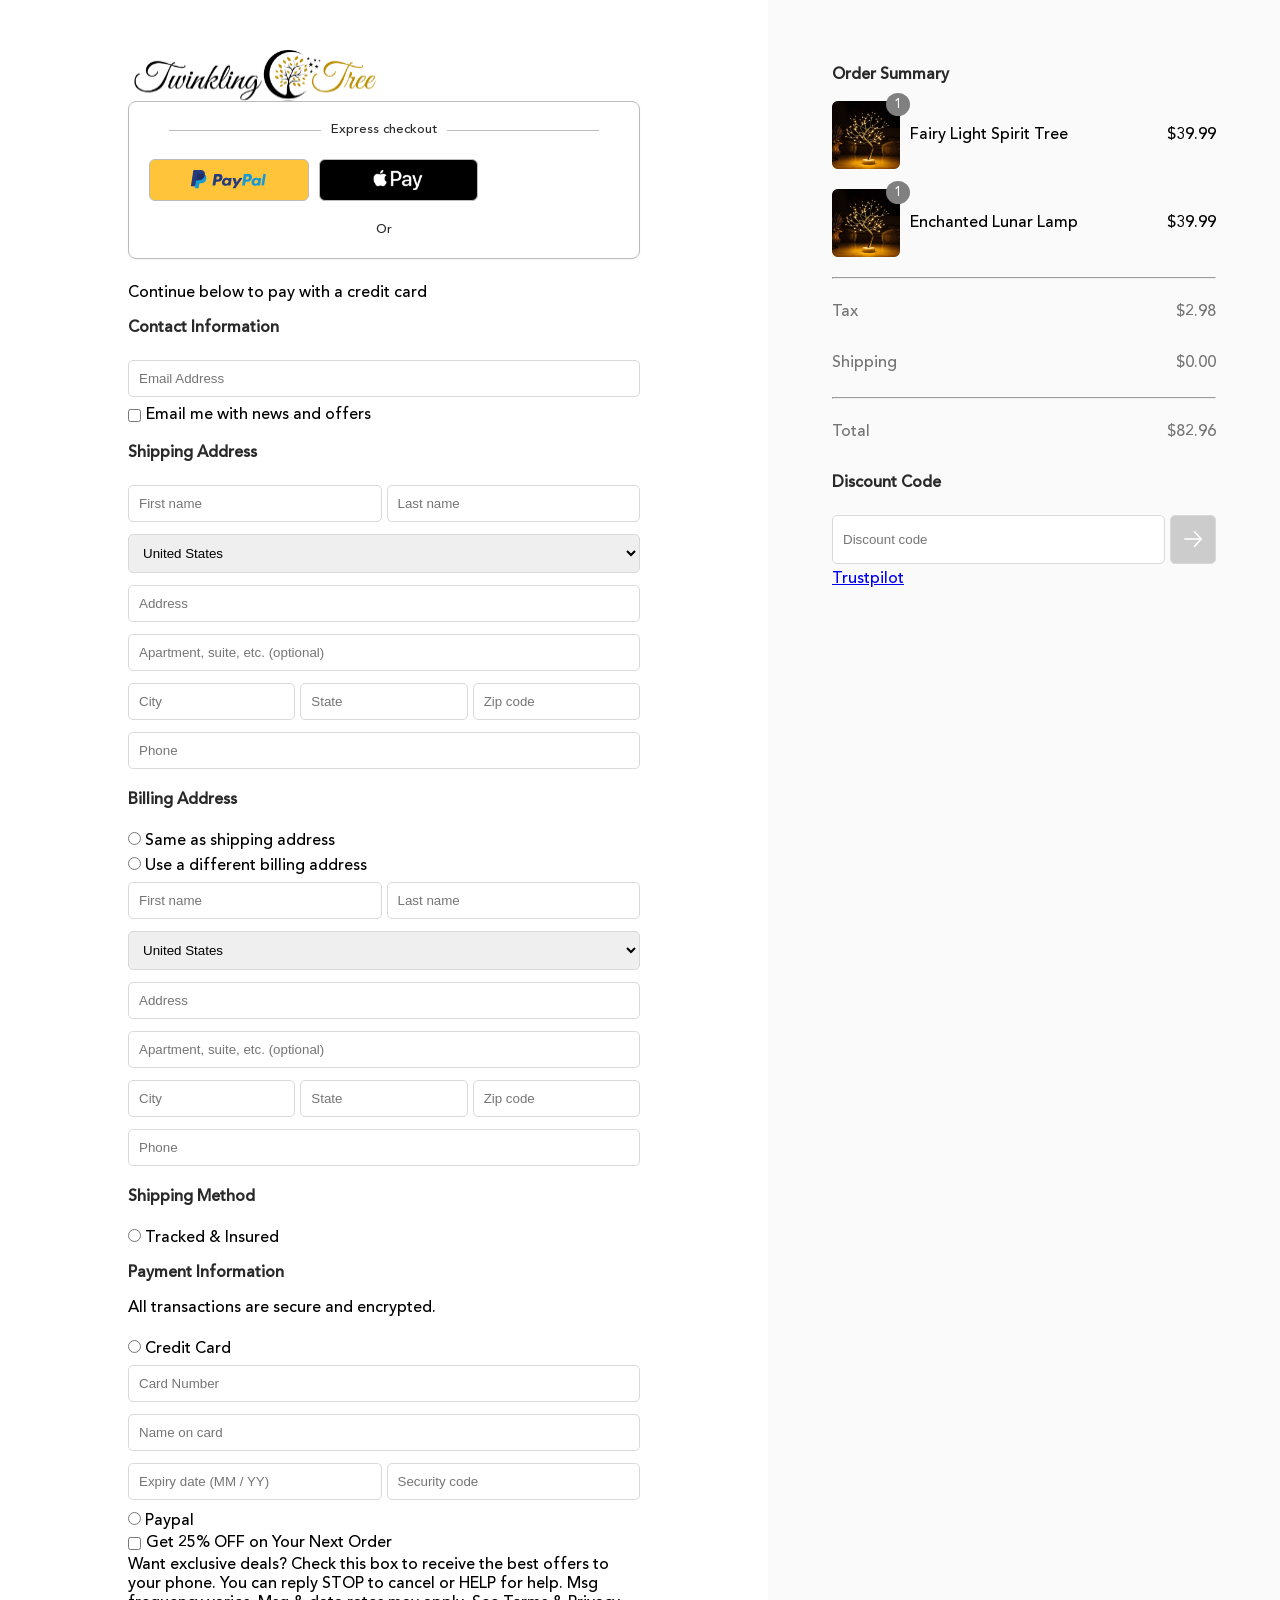
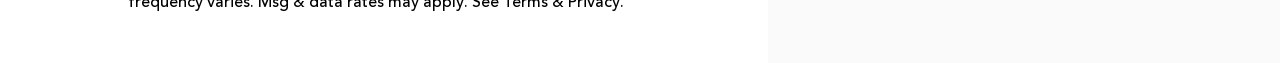
==== index.html @ bf7a7568 "checkout item" ====
<html>
    <head>
        <title>Checkout</title>
        <link rel="stylesheet" href="style.css">
        <link href="https://fonts.cdnfonts.com" rel="stylesheet">
        <script type="text/javascript" src="https://widget.trustpilot.com/bootstrap/v5/tp.widget.bootstrap.min.js" async></script>
    </head>
        <body>
        <div class="container">
            <div class="main-container">
                <div class="logo"><img src="images/logo.svg"></div>

                <div class="exp">
                    <div class="exp-title"><span>Express checkout</span></div>
                    <div class="exp-checkout">
                        <button class="btn paypal"><img src="images/paypal-logo.svg"></button>
                        <button class="btn apple"><img src="images/applepay-logo.svg"></button>
                    </div>
                    <div class="divider"><span>Or</span></div>
                </div>

                <p>Continue below to pay with a credit card</p>
                <div class="section">
                    <p class="section-title">Contact Information</p>
                    <input type="email" id="email" placeholder="Email Address" name="email">
                    <div class="checkbox">
                        <input type="checkbox" id="subscribe" name="subscribe" value="news&offers">
                        <label>Email me with news and offers</label>
                    </div>
                </div>

                <div class="section">
                    <p class="section-title">Shipping Address</p>

                    <div class="row">
                        <div><input type="text" id="fname" placeholder="First name" name="fname"></div>
                        <div><input type="text" id="lname" placeholder="Last name" name="lname"></div>
                    </div>

                    <select id="country" name="country" class="country-select">
                        <option value="us">United States</option>
                        <option value="ca">Canada</option>
                        <option value="fr">France</option>
                    </select>

                    <input type="text" id="address" placeholder="Address" name="address">
                    <input type="text" id="address1" placeholder="Apartment, suite, etc. (optional)" name="address1">

                    <div class="row">
                        <div><input type="text" id="city" placeholder="City" name="city"></div>
                        <div><input type="text" id="state" placeholder="State" name="state"></div>
                        <div><input type="text" id="zip" placeholder="Zip code" name="zip"></div>
                    </div>

                    <input type="text" id="phone" placeholder="Phone" name="phone">
                </div>

                <div class="section">
                    <p class="section-title">Billing Address</p>

                    <div class="radio">
                        <input type="radio" id="sbilling"> Same as shipping address
                    </div>
                    <div class="radio">
                        <input type="radio" id="dbilling"> Use a different billing address
                    </div>

                    <div class="row">
                        <div><input type="text" id="fname" placeholder="First name" name="fname"></div>
                        <div><input type="text" id="lname" placeholder="Last name" name="lname"></div>
                    </div>

                    <select id="country" name="country" class="country-select">
                        <option value="us">United States</option>
                        <option value="ca">Canada</option>
                        <option value="fr">France</option>
                    </select>

                    <input type="text" id="address" placeholder="Address" name="address">
                    <input type="text" id="address1" placeholder="Apartment, suite, etc. (optional)" name="address1">

                    <div class="row">
                        <div><input type="text" id="city" placeholder="City" name="city"></div>
                        <div><input type="text" id="state" placeholder="State" name="state"></div>
                        <div><input type="text" id="zip" placeholder="Zip code" name="zip"></div>
                    </div>

                    <input type="text" id="phone" placeholder="Phone" name="phone">
                </div>

                <div class="section">
                    <p class="section-title">Shipping Method</p>
                    <div class="radio">
                        <input type="radio" id="shippingmethod"> Tracked & Insured
                    </div>
                </div>


                <div class="section">
                    <p class="section-title">Payment Information</p>
                    <p class="section-sub-title">All transactions are secure and encrypted.</p>

                    <div class="radio">
                        <input type="radio" id="dbilling"> Credit Card
                    </div>

                    <input type="text" id="creditNum" placeholder="Card Number" name="creditNum">
                    <input type="text" id="creditName" placeholder="Name on card" name="creditName">

                    <div class="row">
                        <div><input type="text" id="creditExp" placeholder="Expiry date (MM / YY)" name="creditExp"></div>
                        <div><input type="text" id="creditSec" placeholder="Security code" name="creditSec"></div>
                    </div>

                    <div class="radio">
                        <input type="radio" id="paypal"> Paypal
                    </div>
                </div>
                <div class="checkbox">
                    <input type="checkbox" id="subscribe" name="subscribe" value="news&offers">
                    <label>Get 25% OFF on Your Next Order</label>
                </div>
                <span> Want exclusive deals? Check this box to receive the best offers to your phone. You can reply STOP to cancel or HELP for help. Msg frequency varies. Msg & data rates may apply. See Terms & Privacy.</span>
            </div>


            <div class="sub-container">
                <div class="section">
                    <p class="section-title">Order Summary</p>
                    
                    <div>
                        <div class="item">
                            <div class="item-info">
                                <img class="item-img" src="images/item1.png">
                                <span class="item-qty">1</span>
                            </div>
                            <div class="item-name"><p>Fairy Light Spirit Tree</p></div>
                            <div class="item-price"><p>$39.99</p></div>
                        </div>
                        <div class="item">
                            <div class="item-info">
                                <img class="item-img" src="images/item1.png">
                                <span class="item-qty">1</span>
                            </div>
                            <div class="item-name"><p>Enchanted Lunar Lamp</p></div>
                            <div class="item-price"><p>$39.99</p></div>
                        </div>
                    </div>

                    <hr/>

                    <div class="tax-info">
                        <p>Tax</p>
                        <p>$2.98</p>
                    </div>

                    <div class="shipping-info">
                        <p>Shipping</p>
                        <p>$0.00</p>
                    </div>

                    <hr/>

                    <div class="total-info">
                        <p>Total</p>
                        <p>$82.96</p>
                    </div>
                <div> 

                <div class="section">
                    <p class="section-title">Discount Code</p>
                    <div class="discount-info">
                        <input type="text" id="disc" placeholder="Discount code" name="disc">
                        <button class="btn-disc">
                            <svg width="24" height="27" viewBox="0 0 24 27" fill="none" xmlns="http://www.w3.org/2000/svg">
                            <path d="M3.75 13.0435H20.25" stroke="white" stroke-width="1.5" stroke-linecap="round" stroke-linejoin="round"/>
                            <path d="M13.5 5.70654L20.25 13.0435L13.5 20.3805" stroke="white" stroke-width="1.5" stroke-linecap="round" stroke-linejoin="round"/>
                            </svg>
                        </button>
                    </div>
                </div>

                <div class="trustpilot-widget" 
                    data-locale="en-US" 
                    data-template-id="53aa8912dec7e10d38f59f36" 
                    data-businessunit-id="5400267300006400057a0113" 
                    data-style-height="150px" 
                    data-style-width="100%">
                    <a href="https://www.trustpilot.com" target="_blank" rel="noopener">Trustpilot</a>
                </div>

            </div>          
        </div>
    </body>
</html>
---- style.css ----
@font-face {
    font-family: 'Avenir LT Pro';
    src: url('fonts/AvenirLTPro-Medium.woff2') format('woff2'),
         url('fonts/AvenirLTPro-Medium.woff') format('woff');
    font-weight: 500;
    font-style: normal;
    font-display: swap;
}

body {
    font-family: 'Avenir LT Pro', Helvetica, Arial, sans-serif;
    margin: 0px;
}

.container {
    display: flex;
}

.main-container {
    background-color: white;
    width: 40%;
    height: 100%;
    padding-inline: 10%;
    padding-block: 50px;
    overflow-y: auto;
}

.logo {
    justify-self: center;
}

.exp {
    border: 1px solid #BBBBBB;
    padding: 20px;
    border-radius: 8px;
    margin-bottom: 25px;
    box-shadow: 0 1px 2px rgba(0,0,0,0.05);
}

.exp-title {
    position: relative;
    text-align: center;
    color: #292929;
    font-size: 13px;
    margin-bottom: 15px;
}

.exp-title span {
    background-color: #fff;
    position: relative;
    padding: 0 10px;
    z-index: 1;
}

.exp-title::before {
    content: "";
    position: absolute;
    top: 50%;
    left: 20px;
    right: 20px;
    height: 1px;
    background-color: #BBBBBB;
}

.exp-checkout {
    display: flex;
    gap: 10px;
    width: 70%;
    justify-self: center;
}

.btn {
    display: flex;
    flex: 1;
    align-items: center;
    justify-content: center;
    gap: 8px;
    padding: 10px;
    border-radius: 6px;
    border: 1px solid #BBBBBB;
}

.divider {
    position: flex;
    text-align: center;
    color: #292929;
    font-size: 13px;
    margin-top: 15px;
}

.divider span{
    background-color: #fff;
    position: relative;
    padding: 0 10px;
    z-index: 1;
}

.divider::before, .divider::after{
    content: "";
    flex: 1;
    height: 1px;
    background-color: #BBBBBB;
}

.paypal {
    background-color: FFC439;
}

.apple {
    background-color: 000000;
}

.section-title {
    font-weight: 600;
    color: 292929;
}

input, select, button {
    padding: 10px;
    margin: 6px 0;
    border: 1px solid #D9D9D9;
    border-radius: 5px;
}

input[type="text"],
input[type="email"],
input[type="tel"],
select {
    width: 100%;
}

input[type="checkbox"]
input[type="radio"] {
    width: auto;
}

.checkbox {
    display: flex;
    align-items: center;
}

.checkbox label{
    padding-left: 5px;
}

.row {
    display: flex;
    gap: 5px;
}

.row div {
    flex: 1;
}

.sub-container {
    background-color: #FAFAFA;
    width: 30%;
    padding-inline: 5%;
    padding-block: 50px;
    overflow-y: auto;
}

.item {
    display: flex;
    align-items: center;
    margin-bottom: 20px;
}

.item-info {
    position: relative;
}

.item-img {
    width: 68px;
    height: 68px;
}

.item-qty {
    position: absolute;
    font-size: 14px;
    top: -8px;
    right: -10px;
    color: #fff;
    background-color: #808080;
    padding: 3px 8px;
    border-radius: 50%;
}

.item-name {
    flex: 1;
    padding-left: 10px;
    font-size: 16px;
}

.tax-info {
    display: flex;
    justify-content: space-between;
    color: #757575;
    font-size: 16px;
}

.shipping-info {
    display: flex;
    justify-content: space-between;
    color: #757575;
    font-size: 16px;
}

.total-info {
    display: flex;
    justify-content: space-between;
    color: #757575;
    font-size: 16px;
}

.discount-info {
    display: flex;
}

.btn-disc {
    background-color: #CCCCCC;
}

#disc {
    margin-right: 5px;
}
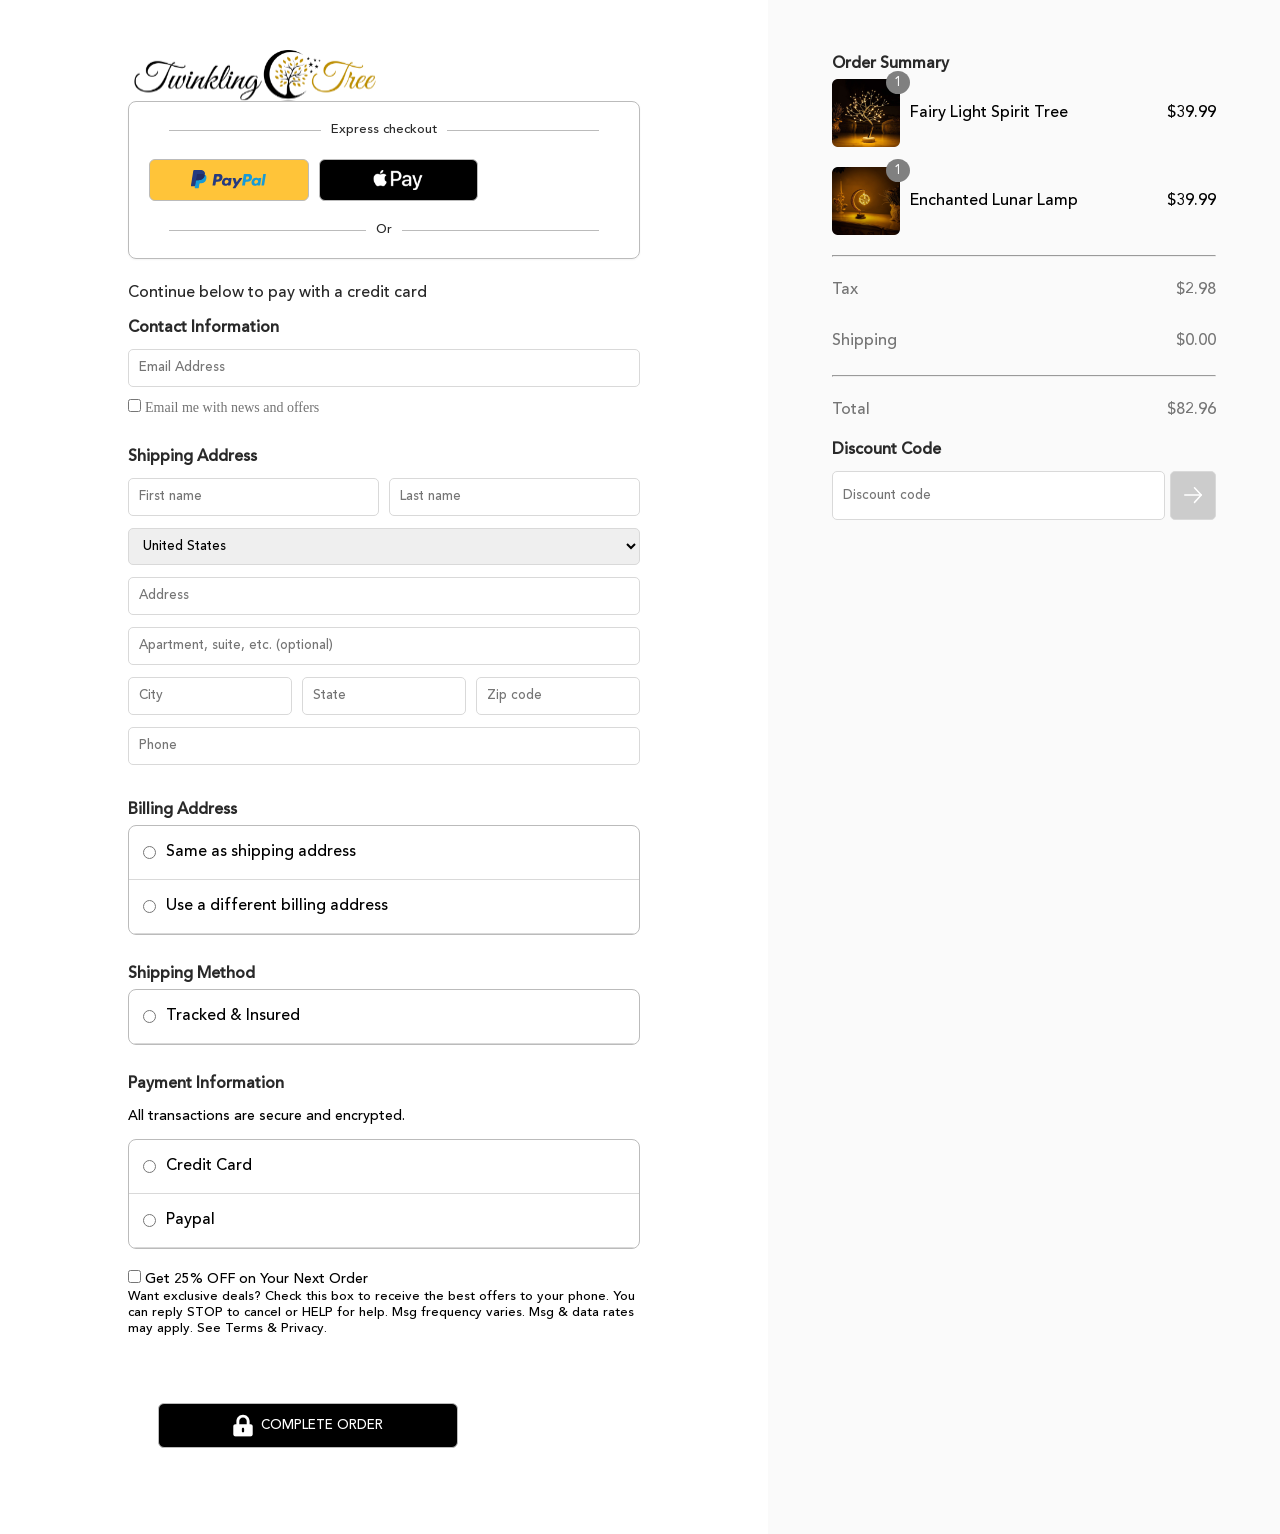
==== commit 2ab27651: "checkout responsive" ====
--- a/index.html
+++ b/index.html
@@ -3,7 +3,8 @@
         <title>Checkout</title>
         <link rel="stylesheet" href="style.css">
         <link href="https://fonts.cdnfonts.com" rel="stylesheet">
-        <script type="text/javascript" src="https://widget.trustpilot.com/bootstrap/v5/tp.widget.bootstrap.min.js" async></script>
+        <script type="text/javascript" src="main.js"></script>
+        <meta name="viewport" content="width=device-width, initial-scale=1">
     </head>
         <body>
         <div class="container">
@@ -19,13 +20,13 @@
                     <div class="divider"><span>Or</span></div>
                 </div>
 
-                <p>Continue below to pay with a credit card</p>
+                <p class="continue">Continue below to pay with a credit card</p>
                 <div class="section">
                     <p class="section-title">Contact Information</p>
                     <input type="email" id="email" placeholder="Email Address" name="email">
-                    <div class="checkbox">
+                    <div>
                         <input type="checkbox" id="subscribe" name="subscribe" value="news&offers">
-                        <label>Email me with news and offers</label>
+                        <label class="offers">Email me with news and offers</label>
                     </div>
                 </div>
 
@@ -58,69 +59,86 @@
                 <div class="section">
                     <p class="section-title">Billing Address</p>
 
-                    <div class="radio">
-                        <input type="radio" id="sbilling"> Same as shipping address
-                    </div>
-                    <div class="radio">
-                        <input type="radio" id="dbilling"> Use a different billing address
-                    </div>
-
-                    <div class="row">
-                        <div><input type="text" id="fname" placeholder="First name" name="fname"></div>
-                        <div><input type="text" id="lname" placeholder="Last name" name="lname"></div>
-                    </div>
-
-                    <select id="country" name="country" class="country-select">
-                        <option value="us">United States</option>
-                        <option value="ca">Canada</option>
-                        <option value="fr">France</option>
-                    </select>
-
-                    <input type="text" id="address" placeholder="Address" name="address">
-                    <input type="text" id="address1" placeholder="Apartment, suite, etc. (optional)" name="address1">
-
-                    <div class="row">
-                        <div><input type="text" id="city" placeholder="City" name="city"></div>
-                        <div><input type="text" id="state" placeholder="State" name="state"></div>
-                        <div><input type="text" id="zip" placeholder="Zip code" name="zip"></div>
-                    </div>
-
-                    <input type="text" id="phone" placeholder="Phone" name="phone">
+                    <div class="billing">
+                        <div class="radio">
+                            <input type="radio" id="sbilling" name="billing" value="same"> Same as shipping address
+                        </div>
+                        <div class="radio">
+                            <input type="radio" id="dbilling" name="billing" value="different"> Use a different billing address
+                        </div>
+
+                        <div id="diffFields" class="billing-fields">
+                            <div class="row">
+                                <div><input type="text" id="fname" placeholder="First name" name="fname"></div>
+                                <div><input type="text" id="lname" placeholder="Last name" name="lname"></div>
+                            </div>
+
+                            <select id="country" name="country" class="country-select">
+                                <option value="us">United States</option>
+                                <option value="ca">Canada</option>
+                                <option value="fr">France</option>
+                            </select>
+
+                            <input type="text" id="address" placeholder="Address" name="address">
+                            <input type="text" id="address1" placeholder="Apartment, suite, etc. (optional)" name="address1">
+
+                            <div class="row">
+                                <div><input type="text" id="city" placeholder="City" name="city"></div>
+                                <div><input type="text" id="state" placeholder="State" name="state"></div>
+                                <div><input type="text" id="zip" placeholder="Zip code" name="zip"></div>
+                            </div>
+
+                            <input type="text" id="phone" placeholder="Phone" name="phone">
+                        </div>
+                    </div>
                 </div>
 
                 <div class="section">
                     <p class="section-title">Shipping Method</p>
-                    <div class="radio">
-                        <input type="radio" id="shippingmethod"> Tracked & Insured
+                    
+                    <div class="shipping">
+                        <div class="radio">
+                            <input type="radio" id="shippingmethod"> Tracked & Insured
+                        </div>
                     </div>
                 </div>
 
 
                 <div class="section">
                     <p class="section-title">Payment Information</p>
-                    <p class="section-sub-title">All transactions are secure and encrypted.</p>
-
-                    <div class="radio">
-                        <input type="radio" id="dbilling"> Credit Card
-                    </div>
-
-                    <input type="text" id="creditNum" placeholder="Card Number" name="creditNum">
-                    <input type="text" id="creditName" placeholder="Name on card" name="creditName">
-
-                    <div class="row">
-                        <div><input type="text" id="creditExp" placeholder="Expiry date (MM / YY)" name="creditExp"></div>
-                        <div><input type="text" id="creditSec" placeholder="Security code" name="creditSec"></div>
-                    </div>
-
-                    <div class="radio">
-                        <input type="radio" id="paypal"> Paypal
-                    </div>
-                </div>
-                <div class="checkbox">
-                    <input type="checkbox" id="subscribe" name="subscribe" value="news&offers">
-                    <label>Get 25% OFF on Your Next Order</label>
-                </div>
-                <span> Want exclusive deals? Check this box to receive the best offers to your phone. You can reply STOP to cancel or HELP for help. Msg frequency varies. Msg & data rates may apply. See Terms & Privacy.</span>
+                    <p class="text-md">All transactions are secure and encrypted.</p>
+
+                    <div class="payment">
+                        <div class="radio">
+                            <input type="radio" id="credit" name="payment" value="credit"> Credit Card
+                        </div>
+
+                        <div id="creditFields" class="credit-fields">
+                            <input type="text" id="creditNum" placeholder="Card Number" name="creditNum">
+                            <input type="text" id="creditName" placeholder="Name on card" name="creditName">
+
+                            <div class="row">
+                                <div><input type="text" id="creditExp" placeholder="Expiry date (MM / YY)" name="creditExp"></div>
+                                <div><input type="text" id="creditSec" placeholder="Security code" name="creditSec"></div>
+                            </div>
+                        </div>
+
+                        <div class="radio">
+                            <input type="radio" id="paypal" name="payment" value="paypal"> Paypal
+                        </div>
+                    </div>
+
+                    <div style="padding-top: 15px;">
+                        <input type="checkbox" id="subscribe" name="subscribe" value="news&offers">
+                        <label class="text-md">Get 25% OFF on Your Next Order</label>
+                    </div>
+    
+                    <span class="text-sm"> Want exclusive deals? Check this box to receive the best offers to your phone. You can reply STOP to cancel or HELP for help. Msg frequency varies. Msg & data rates may apply. See Terms & Privacy.</span>
+                </div>
+
+                <div style="justify-self: center; padding: 30px 30px;">
+                    <button class="btn complete"><img src="images/locked.svg">COMPLETE ORDER</button>
+                </div>
             </div>
 
 
@@ -139,7 +157,7 @@
                         </div>
                         <div class="item">
                             <div class="item-info">
-                                <img class="item-img" src="images/item1.png">
+                                <img class="item-img" src="images/item2.png">
                                 <span class="item-qty">1</span>
                             </div>
                             <div class="item-name"><p>Enchanted Lunar Lamp</p></div>
@@ -180,15 +198,6 @@
                     </div>
                 </div>
 
-                <div class="trustpilot-widget" 
-                    data-locale="en-US" 
-                    data-template-id="53aa8912dec7e10d38f59f36" 
-                    data-businessunit-id="5400267300006400057a0113" 
-                    data-style-height="150px" 
-                    data-style-width="100%">
-                    <a href="https://www.trustpilot.com" target="_blank" rel="noopener">Trustpilot</a>
-                </div>
-
             </div>          
         </div>
     </body>
--- a/style.css
+++ b/style.css
@@ -10,6 +10,20 @@
 body {
     font-family: 'Avenir LT Pro', Helvetica, Arial, sans-serif;
     margin: 0px;
+}
+
+.text-sm {
+    font-size: 13px;
+    font-weight: 400;
+    font-style: normal;  
+}
+
+.text-md {
+    font-size: 14px;
+}
+
+.text-lg {
+    font-size: 16px;
 }
 
 .container {
@@ -81,7 +95,7 @@
 }
 
 .divider {
-    position: flex;
+    position: relative;
     text-align: center;
     color: #292929;
     font-size: 13px;
@@ -97,7 +111,10 @@
 
 .divider::before, .divider::after{
     content: "";
-    flex: 1;
+    position: absolute;
+    top: 50%;
+    left: 20px;
+    right: 20px;
     height: 1px;
     background-color: #BBBBBB;
 }
@@ -108,14 +125,20 @@
 
 .apple {
     background-color: 000000;
+}
+
+.section {
+    margin-bottom: 30px;
 }
 
 .section-title {
     font-weight: 600;
     color: 292929;
+    margin-block: 5px;
 }
 
 input, select, button {
+    font-family: 'Avenir LT Pro';
     padding: 10px;
     margin: 6px 0;
     border: 1px solid #D9D9D9;
@@ -134,6 +157,10 @@
     width: auto;
 }
 
+input[type="radio"] {
+    accent-color: black;
+}
+
 .checkbox {
     display: flex;
     align-items: center;
@@ -143,13 +170,71 @@
     padding-left: 5px;
 }
 
+.offers {
+    font-family: 'Abel';
+    font-size: 14px;
+    color: #737373;
+}
+
 .row {
     display: flex;
-    gap: 5px;
+    gap: 10px;
 }
 
 .row div {
     flex: 1;
+}
+
+.shipping {
+    border: 1px solid #BBBBBB;
+    border-radius: 8px;
+    overflow: hidden;
+    background: white;
+}
+
+.billing {
+    border: 1px solid #BBBBBB;
+    border-radius: 8px;
+    overflow: hidden;
+    background: white;
+}
+
+.radio {
+    display: flex;
+    align-items: center;
+    gap: 10px;
+    padding: 14px;
+    border-bottom: 1px solid #D9D9D9;
+}
+
+.billing-fields {
+    display: none;
+    padding: 16px;
+    background-color: #FAFAFA;
+}
+
+.payment {
+    border: 1px solid #BBBBBB;
+    border-radius: 8px;
+    overflow: hidden;
+    background: white;
+}
+
+.credit-fields {
+    display: none;
+    padding: 16px;
+    background-color: #FAFAFA;
+    border-bottom: 1px solid #D9D9D9;
+}
+
+.continue {
+    justify-self: center;
+    color: 292929
+}
+.complete {
+    background-color: 000000;
+    color: white;
+    width: 300px;
 }
 
 .sub-container {
@@ -224,3 +309,27 @@
 #disc {
     margin-right: 5px;
 }
+
+@media screen and (max-width: 600px) {
+    .container {
+        display: inline;
+    }
+    
+    .main-container {
+        background-color: white;
+        width: 90%;
+        height: 100%;
+        padding-inline: 15px;
+        padding-block: 40px;
+        overflow-y: auto;
+    }
+
+    .sub-container {
+        background-color: white;
+        width: 90%;
+        height: 100%;
+        padding-inline: 15px;
+        padding-block: 40px;
+        overflow-y: auto;
+    }
+}
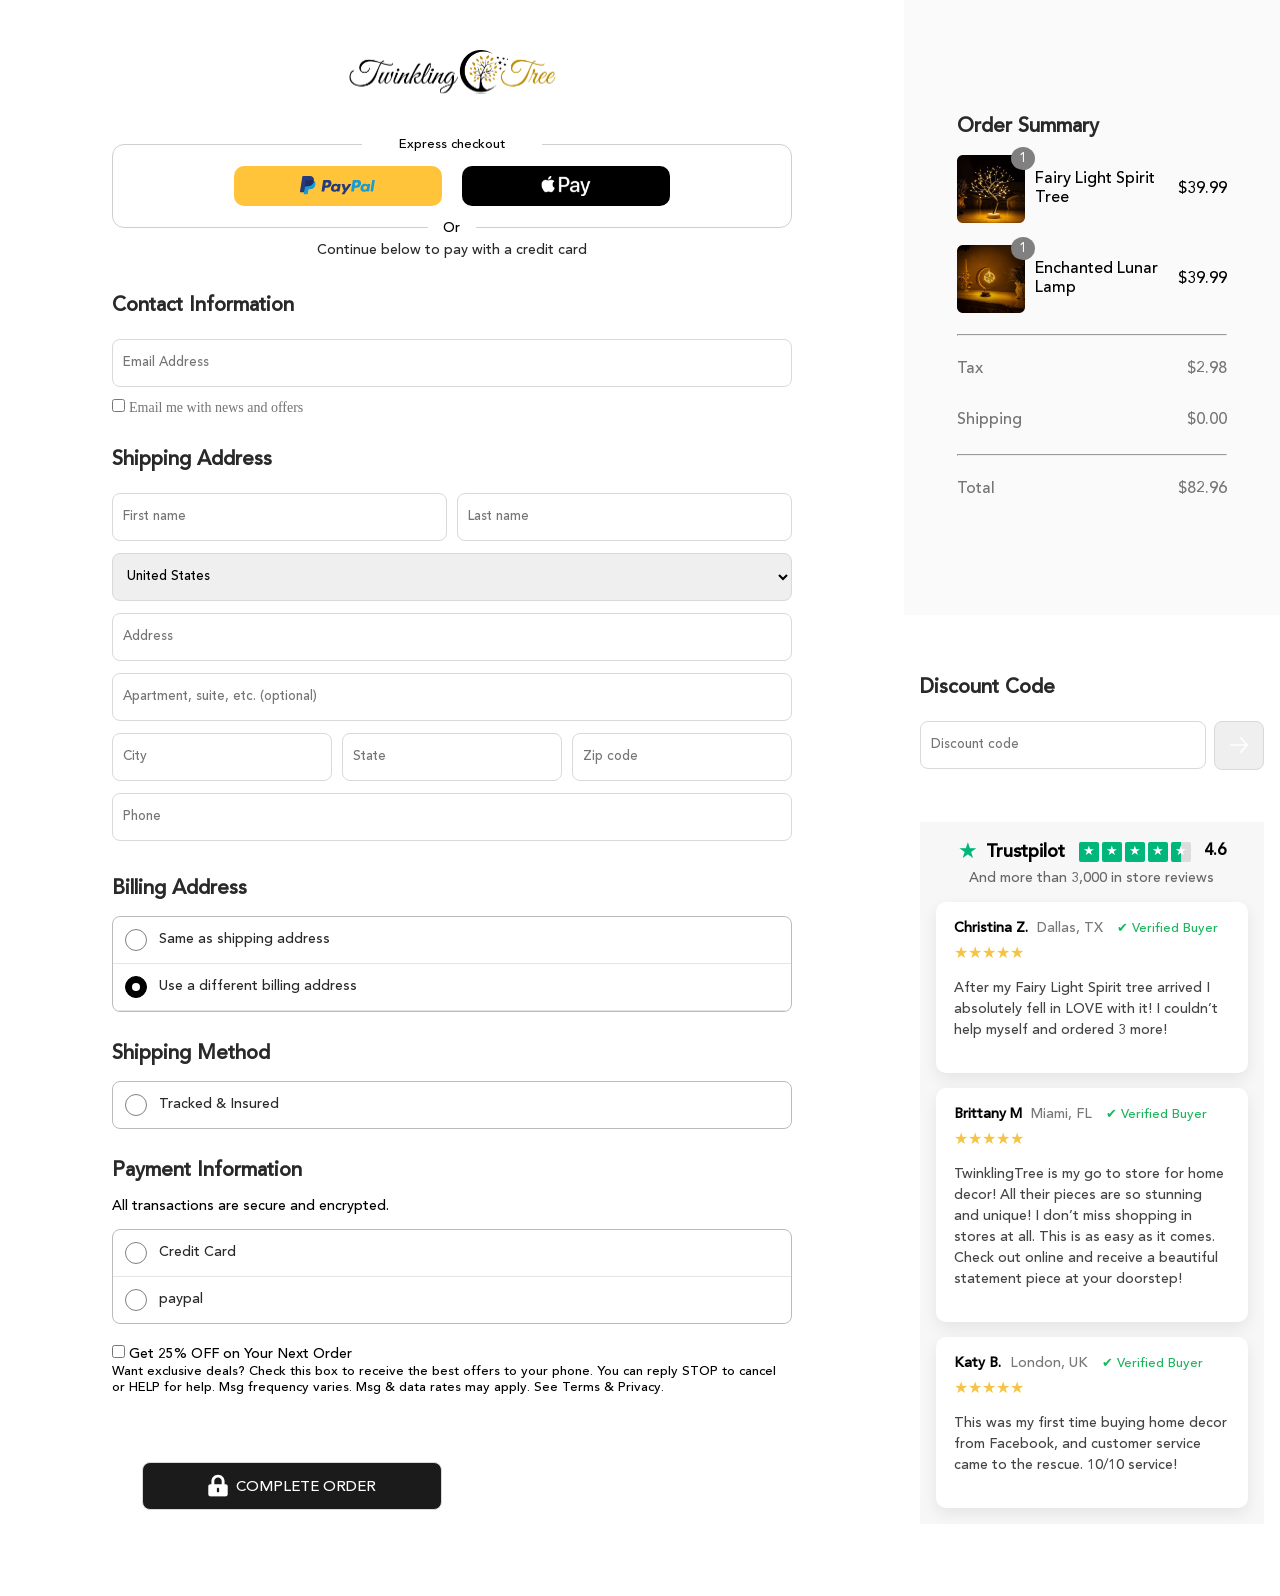
==== commit 824f6a10: "checkout improvement v1" ====
--- a/index.html
+++ b/index.html
@@ -4,12 +4,13 @@
         <link rel="stylesheet" href="style.css">
         <link href="https://fonts.cdnfonts.com" rel="stylesheet">
         <script type="text/javascript" src="main.js"></script>
-        <meta name="viewport" content="width=device-width, initial-scale=1">
+        <meta name="viewport" content="width=device-width, initial-scale=1.0">
     </head>
         <body>
         <div class="container">
             <div class="main-container">
-                <div class="logo"><img src="images/logo.svg"></div>
+                <form id="checkoutForm">
+                <div class="logo"><img class="logo-img" src="images/logo.svg"></div>
 
                 <div class="exp">
                     <div class="exp-title"><span>Express checkout</span></div>
@@ -23,7 +24,10 @@
                 <p class="continue">Continue below to pay with a credit card</p>
                 <div class="section">
                     <p class="section-title">Contact Information</p>
-                    <input type="email" id="email" placeholder="Email Address" name="email">
+                    <div class="field">
+                        <input type="email" id="email" placeholder="Email Address">
+                        <div class="error-text"></div>
+                    </div>
                     <div>
                         <input type="checkbox" id="subscribe" name="subscribe" value="news&offers">
                         <label class="offers">Email me with news and offers</label>
@@ -34,7 +38,10 @@
                     <p class="section-title">Shipping Address</p>
 
                     <div class="row">
-                        <div><input type="text" id="fname" placeholder="First name" name="fname"></div>
+                        <div class="field">
+                            <input type="text" id="fname" placeholder="First name">
+                            <div class="error-text"></div>
+                        </div>
                         <div><input type="text" id="lname" placeholder="Last name" name="lname"></div>
                     </div>
 
@@ -60,12 +67,17 @@
                     <p class="section-title">Billing Address</p>
 
                     <div class="billing">
-                        <div class="radio">
-                            <input type="radio" id="sbilling" name="billing" value="same"> Same as shipping address
-                        </div>
-                        <div class="radio">
-                            <input type="radio" id="dbilling" name="billing" value="different"> Use a different billing address
-                        </div>
+                        <label class="radio-option">
+                            <input type="radio" name="billing" value="same">
+                            <span class="custom-radio"></span>
+                            <span class="radio-text">Same as shipping address</span>
+                        </label>
+                            
+                        <label class="radio-option">
+                            <input type="radio" name="billing" value="different" checked>
+                            <span class="custom-radio"></span>
+                            <span class="radio-text">Use a different billing address</span>
+                        </label>
 
                         <div id="diffFields" class="billing-fields">
                             <div class="row">
@@ -97,9 +109,11 @@
                     <p class="section-title">Shipping Method</p>
                     
                     <div class="shipping">
-                        <div class="radio">
-                            <input type="radio" id="shippingmethod"> Tracked & Insured
-                        </div>
+                        <label class="radio-option">
+                            <input type="radio" name="shippingmethod" value="track">
+                            <span class="custom-radio"></span>
+                            <span class="radio-text">Tracked & Insured</span>
+                        </label>
                     </div>
                 </div>
 
@@ -109,9 +123,11 @@
                     <p class="text-md">All transactions are secure and encrypted.</p>
 
                     <div class="payment">
-                        <div class="radio">
-                            <input type="radio" id="credit" name="payment" value="credit"> Credit Card
-                        </div>
+                        <label class="radio-option">
+                            <input type="radio" name="payment" value="credit">
+                            <span class="custom-radio"></span>
+                            <span class="radio-text">Credit Card</span>
+                        </label>
 
                         <div id="creditFields" class="credit-fields">
                             <input type="text" id="creditNum" placeholder="Card Number" name="creditNum">
@@ -123,9 +139,11 @@
                             </div>
                         </div>
 
-                        <div class="radio">
-                            <input type="radio" id="paypal" name="payment" value="paypal"> Paypal
-                        </div>
+                        <label class="radio-option">
+                            <input type="radio" name="payment" value="paypal">
+                            <span class="custom-radio"></span>
+                            <span class="radio-text">paypal</span>
+                        </label>
                     </div>
 
                     <div style="padding-top: 15px;">
@@ -137,68 +155,151 @@
                 </div>
 
                 <div style="justify-self: center; padding: 30px 30px;">
-                    <button class="btn complete"><img src="images/locked.svg">COMPLETE ORDER</button>
+                    <button type="submit" class="complete">
+                        <div style="display: flex; align-items: center; gap: 8px; justify-content: center;">
+                            <img src="images/locked.svg">
+                            <span class="completeText">COMPLETE ORDER</span>
+                        </div>                        
+                    </button>
                 </div>
             </div>
 
 
             <div class="sub-container">
                 <div class="section">
-                    <p class="section-title">Order Summary</p>
-                    
-                    <div>
-                        <div class="item">
-                            <div class="item-info">
-                                <img class="item-img" src="images/item1.png">
-                                <span class="item-qty">1</span>
-                            </div>
-                            <div class="item-name"><p>Fairy Light Spirit Tree</p></div>
-                            <div class="item-price"><p>$39.99</p></div>
-                        </div>
-                        <div class="item">
-                            <div class="item-info">
-                                <img class="item-img" src="images/item2.png">
-                                <span class="item-qty">1</span>
-                            </div>
-                            <div class="item-name"><p>Enchanted Lunar Lamp</p></div>
-                            <div class="item-price"><p>$39.99</p></div>
-                        </div>
-                    </div>
-
-                    <hr/>
-
-                    <div class="tax-info">
-                        <p>Tax</p>
-                        <p>$2.98</p>
-                    </div>
-
-                    <div class="shipping-info">
-                        <p>Shipping</p>
-                        <p>$0.00</p>
-                    </div>
-
-                    <hr/>
-
-                    <div class="total-info">
-                        <p>Total</p>
-                        <p>$82.96</p>
-                    </div>
-                <div> 
-
-                <div class="section">
-                    <p class="section-title">Discount Code</p>
-                    <div class="discount-info">
-                        <input type="text" id="disc" placeholder="Discount code" name="disc">
-                        <button class="btn-disc">
-                            <svg width="24" height="27" viewBox="0 0 24 27" fill="none" xmlns="http://www.w3.org/2000/svg">
-                            <path d="M3.75 13.0435H20.25" stroke="white" stroke-width="1.5" stroke-linecap="round" stroke-linejoin="round"/>
-                            <path d="M13.5 5.70654L20.25 13.0435L13.5 20.3805" stroke="white" stroke-width="1.5" stroke-linecap="round" stroke-linejoin="round"/>
-                            </svg>
-                        </button>
-                    </div>
-                </div>
-
-            </div>          
+                    <div class="order-summary">
+                        <p class="section-title">Order Summary</p>
+                        
+                        <div>
+                            <div class="item">
+                                <div class="item-info">
+                                    <img class="item-img" src="images/item1.png">
+                                    <span class="item-qty">1</span>
+                                </div>
+                                <div class="item-name"><p>Fairy Light Spirit Tree</p></div>
+                                <div class="item-price"><p>$39.99</p></div>
+                            </div>
+                            <div class="item">
+                                <div class="item-info">
+                                    <img class="item-img" src="images/item2.png">
+                                    <span class="item-qty">1</span>
+                                </div>
+                                <div class="item-name"><p>Enchanted Lunar Lamp</p></div>
+                                <div class="item-price"><p>$39.99</p></div>
+                            </div>
+                        </div>
+
+                        <hr/>
+
+                        <div class="tax-info">
+                            <p>Tax</p>
+                            <p>$2.98</p>
+                        </div>
+
+                        <div class="shipping-info">
+                            <p>Shipping</p>
+                            <p>$0.00</p>
+                        </div>
+
+                        <hr/>
+
+                        <div class="total-info">
+                            <p>Total</p>
+                            <p>$82.96</p>
+                        </div>
+                    </div>
+                </div>
+
+                <div class="section">
+                    <div class="discount">
+                        <p class="section-title">Discount Code</p>
+                        <div class="discount-info">
+                            <input type="text" id="disc" placeholder="Discount code" name="disc">
+                            <button class="btn-disc">
+                                <svg width="24" height="27" viewBox="0 0 24 27" fill="none" xmlns="http://www.w3.org/2000/svg">
+                                <path d="M3.75 13.0435H20.25" stroke="white" stroke-width="1.5" stroke-linecap="round" stroke-linejoin="round"/>
+                                <path d="M13.5 5.70654L20.25 13.0435L13.5 20.3805" stroke="white" stroke-width="1.5" stroke-linecap="round" stroke-linejoin="round"/>
+                                </svg>
+                            </button>
+                        </div>
+                    </div>
+                </div>
+
+                <div class="section">
+                    <div class="reviews">
+                        <div class="trust-header">
+                        <div class="trust-row">
+                            <span class="trust-star">★</span>
+                            <span class="trust-text">Trustpilot</span>
+                    
+                            <div class="star-boxes">
+                            <span class="box">★</span>
+                            <span class="box">★</span>
+                            <span class="box">★</span>
+                            <span class="box">★</span>
+                            <span class="box half">★</span>
+                            </div>
+                    
+                            <span class="score">4.6</span>
+                        </div>
+                    
+                        <p class="store-reviews">And more than 3,000 in store reviews</p>
+                    
+                        </div>
+                    
+                    
+                        <div class="review-card">
+                        <div class="review-head">
+                            <b>Christina Z.</b>
+                            <span class="location">Dallas, TX</span>
+                            <span class="verified">✔ Verified Buyer</span>
+                        </div>
+                    
+                        <div class="stars">★★★★★</div>
+                    
+                        <p>
+                            After my Fairy Light Spirit tree arrived I absolutely fell in LOVE with it!
+                            I couldn’t help myself and ordered 3 more!
+                        </p>
+                        </div>
+                    
+                    
+                        <div class="review-card">
+                        <div class="review-head">
+                            <b>Brittany M</b>
+                            <span class="location">Miami, FL</span>
+                            <span class="verified">✔ Verified Buyer</span>
+                        </div>
+                    
+                        <div class="stars">★★★★★</div>
+                    
+                        <p>
+                            TwinklingTree is my go to store for home decor! All their pieces are so
+                            stunning and unique! I don’t miss shopping in stores at all. This is as
+                            easy as it comes. Check out online and receive a beautiful statement
+                            piece at your doorstep!
+                        </p>
+                        </div>
+                    
+                    
+                        <div class="review-card">
+                        <div class="review-head">
+                            <b>Katy B.</b>
+                            <span class="location">London, UK</span>
+                            <span class="verified">✔ Verified Buyer</span>
+                        </div>
+                    
+                        <div class="stars">★★★★★</div>
+                    
+                        <p>
+                            This was my first time buying home decor from Facebook, and customer
+                            service came to the rescue. 10/10 service!
+                        </p>
+                        </div>
+                    </div>
+                </div>
+            </form> 
+            </div>         
         </div>
     </body>
 </html>
--- a/style.css
+++ b/style.css
@@ -1,7 +1,7 @@
 @font-face {
     font-family: 'Avenir LT Pro';
     src: url('fonts/AvenirLTPro-Medium.woff2') format('woff2'),
-         url('fonts/AvenirLTPro-Medium.woff') format('woff');
+        url('fonts/AvenirLTPro-Medium.woff') format('woff');
     font-weight: 500;
     font-style: normal;
     font-display: swap;
@@ -10,12 +10,13 @@
 body {
     font-family: 'Avenir LT Pro', Helvetica, Arial, sans-serif;
     margin: 0px;
+    overflow-x: hidden;
 }
 
 .text-sm {
     font-size: 13px;
     font-weight: 400;
-    font-style: normal;  
+    font-style: normal;
 }
 
 .text-md {
@@ -26,105 +27,119 @@
     font-size: 16px;
 }
 
+hr {
+    color: #D9D9D9;
+}
+
 .container {
-    display: flex;
+    display:grid;
+    grid-template-areas: 
+        "main main sub";
 }
 
 .main-container {
-    background-color: white;
-    width: 40%;
-    height: 100%;
-    padding-inline: 10%;
-    padding-block: 50px;
-    overflow-y: auto;
+    grid-area: main;
+    background: #fff;
+}
+
+#checkoutForm {
+    min-width: 591px;
+    margin: 50px 112px
 }
 
 .logo {
     justify-self: center;
+    text-align: center;
+    padding-bottom: 50px;
+}
+
+.logo-img {
+    width: 215px;
 }
 
 .exp {
-    border: 1px solid #BBBBBB;
-    padding: 20px;
-    border-radius: 8px;
-    margin-bottom: 25px;
-    box-shadow: 0 1px 2px rgba(0,0,0,0.05);
+    border:1px solid #cfcfcf;
+    border-radius:12px;
+    padding:0 51px;
+    position:relative;
+    background:#fff;
 }
 
 .exp-title {
-    position: relative;
+    width: 160px;
+    position: absolute;
+    top: -18px;
+    left: 50%;
+    transform: translateX(-50%);
     text-align: center;
+    background-color: #fff;
+    padding: 10px;
+    z-index: 2;
+}
+
+.exp-title span{
+    font-size: 13px;
+    background:#fff;
+    padding:0 14px;
+    position:relative;
+}
+
+.exp-checkout {
+    display:flex;
+    justify-content:center;
+    gap:20px;
+    margin:15px 25px;
+}
+
+.divider {
+    width: 48px;
+    position: absolute;
+    bottom: -15px;
+    left: 50%;
+    transform: translateX(-50%);
+    text-align: center;
+    background-color: #fff;
+    padding: 5px 0px;
+    z-index: 2;
+}
+
+.divider span {
+    font-size: 14px;
+    background:#fff;
+    padding:0 12px;
+    position:relative;
+}
+
+.btn{
+    width:208px;
+    height:40px;
+    border-radius:10px;
+    border:none;
+    display:flex;
+    align-items:center;
+    justify-content:center;
+}
+
+.paypal{
+    background:#FFC439;
+}
+
+.apple{
+    background:#000;
+}
+
+.continue {
+    text-align: center;
+    font-size: 14px;
     color: #292929;
-    font-size: 13px;
-    margin-bottom: 15px;
-}
-
-.exp-title span {
-    background-color: #fff;
-    position: relative;
-    padding: 0 10px;
-    z-index: 1;
-}
-
-.exp-title::before {
-    content: "";
-    position: absolute;
-    top: 50%;
-    left: 20px;
-    right: 20px;
-    height: 1px;
-    background-color: #BBBBBB;
-}
-
-.exp-checkout {
-    display: flex;
-    gap: 10px;
-    width: 70%;
-    justify-self: center;
-}
-
-.btn {
-    display: flex;
-    flex: 1;
-    align-items: center;
-    justify-content: center;
-    gap: 8px;
-    padding: 10px;
-    border-radius: 6px;
-    border: 1px solid #BBBBBB;
-}
-
-.divider {
-    position: relative;
+    margin-bottom: 35px;
+}
+
+.completeText {
     text-align: center;
-    color: #292929;
-    font-size: 13px;
-    margin-top: 15px;
-}
-
-.divider span{
-    background-color: #fff;
-    position: relative;
-    padding: 0 10px;
-    z-index: 1;
-}
-
-.divider::before, .divider::after{
-    content: "";
-    position: absolute;
-    top: 50%;
-    left: 20px;
-    right: 20px;
-    height: 1px;
-    background-color: #BBBBBB;
-}
-
-.paypal {
-    background-color: FFC439;
-}
-
-.apple {
-    background-color: 000000;
+    font-size: 15px;
+    color: #FFF;
+    padding-top: 5px;
 }
 
 .section {
@@ -132,17 +147,20 @@
 }
 
 .section-title {
+    font-size: 20px;
     font-weight: 600;
-    color: 292929;
-    margin-block: 5px;
-}
-
-input, select, button {
+    color: #292929;
+    margin-block: 15px;
+}
+
+input,
+select,
+button {
     font-family: 'Avenir LT Pro';
     padding: 10px;
     margin: 6px 0;
     border: 1px solid #D9D9D9;
-    border-radius: 5px;
+    border-radius: 8px;
 }
 
 input[type="text"],
@@ -150,10 +168,10 @@
 input[type="tel"],
 select {
     width: 100%;
-}
-
-input[type="checkbox"]
-input[type="radio"] {
+    height: 48px;
+}
+
+input[type="checkbox"] input[type="radio"] {
     width: auto;
 }
 
@@ -161,12 +179,28 @@
     accent-color: black;
 }
 
+.field{
+    display:flex;
+    flex-direction:column;
+}
+
+.error-text{
+    color:#d93025;
+    font-size:12px;
+    margin-top:4px;
+    display:none;
+}
+    
+input.error{
+    border:1px solid #d93025;
+}
+
 .checkbox {
     display: flex;
     align-items: center;
 }
 
-.checkbox label{
+.checkbox label {
     padding-left: 5px;
 }
 
@@ -179,10 +213,12 @@
 .row {
     display: flex;
     gap: 10px;
+    flex-wrap: wrap;
 }
 
 .row div {
     flex: 1;
+    min-width: 120px;
 }
 
 .shipping {
@@ -199,12 +235,53 @@
     background: white;
 }
 
-.radio {
-    display: flex;
-    align-items: center;
-    gap: 10px;
-    padding: 14px;
-    border-bottom: 1px solid #D9D9D9;
+.radio-option{
+    display:flex;
+    align-items:center;
+    gap:12px;
+    padding:12px 12px;
+    cursor:pointer;
+    border-bottom:1px solid #e5e5e5;
+}
+
+.radio-option:last-child{
+    border-bottom:none;
+}
+    
+.radio-option input{
+    display:none;
+}
+
+.custom-radio{
+    width:20px;
+    height:20px;
+    border:1px solid #808080;
+    border-radius:50%;
+    position:relative;
+    background: #fff;
+    flex-shrink:0;
+}
+
+.radio-option input:checked + .custom-radio{
+    border-color:#000;
+    background: #000;
+}
+    
+.radio-option input:checked + .custom-radio::after{
+    content:"";
+    width: 8px;
+    height: 8px;
+    background: #fff;
+    border-radius: 50%;
+    position: absolute;
+    top: 50%;
+    left: 50%;
+    transform: translate(-50%,-50%);
+}
+    
+ .radio-text{
+    font-size:14px;
+    color:#292929;
 }
 
 .billing-fields {
@@ -227,22 +304,20 @@
     border-bottom: 1px solid #D9D9D9;
 }
 
-.continue {
-    justify-self: center;
-    color: 292929
-}
 .complete {
-    background-color: 000000;
+    background-color: #1B1B1B;
     color: white;
     width: 300px;
+    height: 48px;
 }
 
 .sub-container {
-    background-color: #FAFAFA;
-    width: 30%;
-    padding-inline: 5%;
-    padding-block: 50px;
-    overflow-y: auto;
+    grid-area: sub;
+}
+
+.order-summary{
+    background: #FAFAFA;
+    padding: 100px 53px;
 }
 
 .item {
@@ -300,36 +375,183 @@
 
 .discount-info {
     display: flex;
+    gap: 8px;
 }
 
 .btn-disc {
-    background-color: #CCCCCC;
+    width: 50px;
 }
 
 #disc {
-    margin-right: 5px;
+    flex: 1;
+}
+
+.reviews {
+    background: #F7F7F7;
+    padding: 16px;
+    margin: 16px;
+}
+
+.discount {
+    padding: 16px;
+}
+
+.trust-row {
+    display: flex;
+    align-items: center;
+    justify-content: center;
+    gap: 8px;
+}
+
+.trust-star {
+    color: #00B67A;
+    font-size: 22px;
+}
+
+.trust-text {
+    font-weight: 600;
+    font-size: 18px;
+}
+
+.star-boxes {
+    display: flex;
+    gap: 3px;
+    margin-left: 6px;
+}
+
+.box {
+    width: 20px;
+    height: 20px;
+    background: #00b67a;
+    color: #fff;
+    font-size: 13px;
+    display: flex;
+    align-items: center;
+    justify-content: center;
+    border-radius: 2px;
+}
+
+.box.half {
+    background: linear-gradient(to right,
+            #00b67a 50%,
+            #dcdcdc 50%);
+}
+
+.score {
+    font-weight: 600;
+    margin-left: 5px;
+}
+
+.store-reviews {
+    text-align: center;
+    font-size: 14px;
+    color: #666;
+    margin-top: 5px;
+}
+
+.review-card {
+    background: #fff;
+    padding: 18px;
+    border-radius: 10px;
+    margin-top: 15px;
+    box-shadow: 0 6px 16px rgba(0, 0, 0, 0.08);
+}
+
+.review-head {
+    font-size: 14px;
+    margin-bottom: 6px;
+}
+
+.location {
+    color: #777;
+    margin-left: 5px;
+}
+
+.verified {
+    color: #1bb55c;
+    margin-left: 10px;
+    font-size: 13px;
+}
+
+.stars {
+    color: #f6c343;
+    font-size: 16px;
+    margin-bottom: 6px;
+}
+
+.review-card p {
+    font-size: 14px;
+    color: #444;
+    line-height: 1.5;
 }
 
 @media screen and (max-width: 600px) {
     .container {
-        display: inline;
-    }
-    
+        flex-direction: column;
+    }
+
+    .container {
+        display:grid;
+        grid-template-areas: 
+            "main main main"
+            "sub sub sub";
+    }
+
     .main-container {
-        background-color: white;
-        width: 90%;
-        height: 100%;
-        padding-inline: 15px;
-        padding-block: 40px;
-        overflow-y: auto;
+        width: 100vw;
+    }
+
+    #checkoutForm {
+        min-width: 100%;
+        padding: 16px;
+        margin: 0;
+        box-sizing: border-box;
     }
 
     .sub-container {
-        background-color: white;
-        width: 90%;
-        height: 100%;
-        padding-inline: 15px;
-        padding-block: 40px;
-        overflow-y: auto;
-    }
-}
+        width: 100%;
+    }
+
+    .order-summary{
+        background: #FAFAFA;
+        padding: 16px;
+    }
+
+    .exp {
+        width: 100%;
+        padding: 0;
+        justify-items: center;
+    }
+
+    .exp-title {
+        padding: 10px 0px;
+    }
+
+    .exp-checkout {
+        flex-direction: column;
+        gap: 0px;
+        align-items: center;
+    }
+
+    .complete {
+        background-color: #1B1B1B;
+        color: white;
+        width: 300px;
+    }
+
+    .row {
+        flex-direction: column;
+    }
+
+    .btn {
+        width: 160px;
+        height: 40px;
+    }
+
+    .section-title {
+        font-size: 17px;
+        font-weight: 600;
+        color: #292929;
+        margin-block: 15px;
+    }
+}
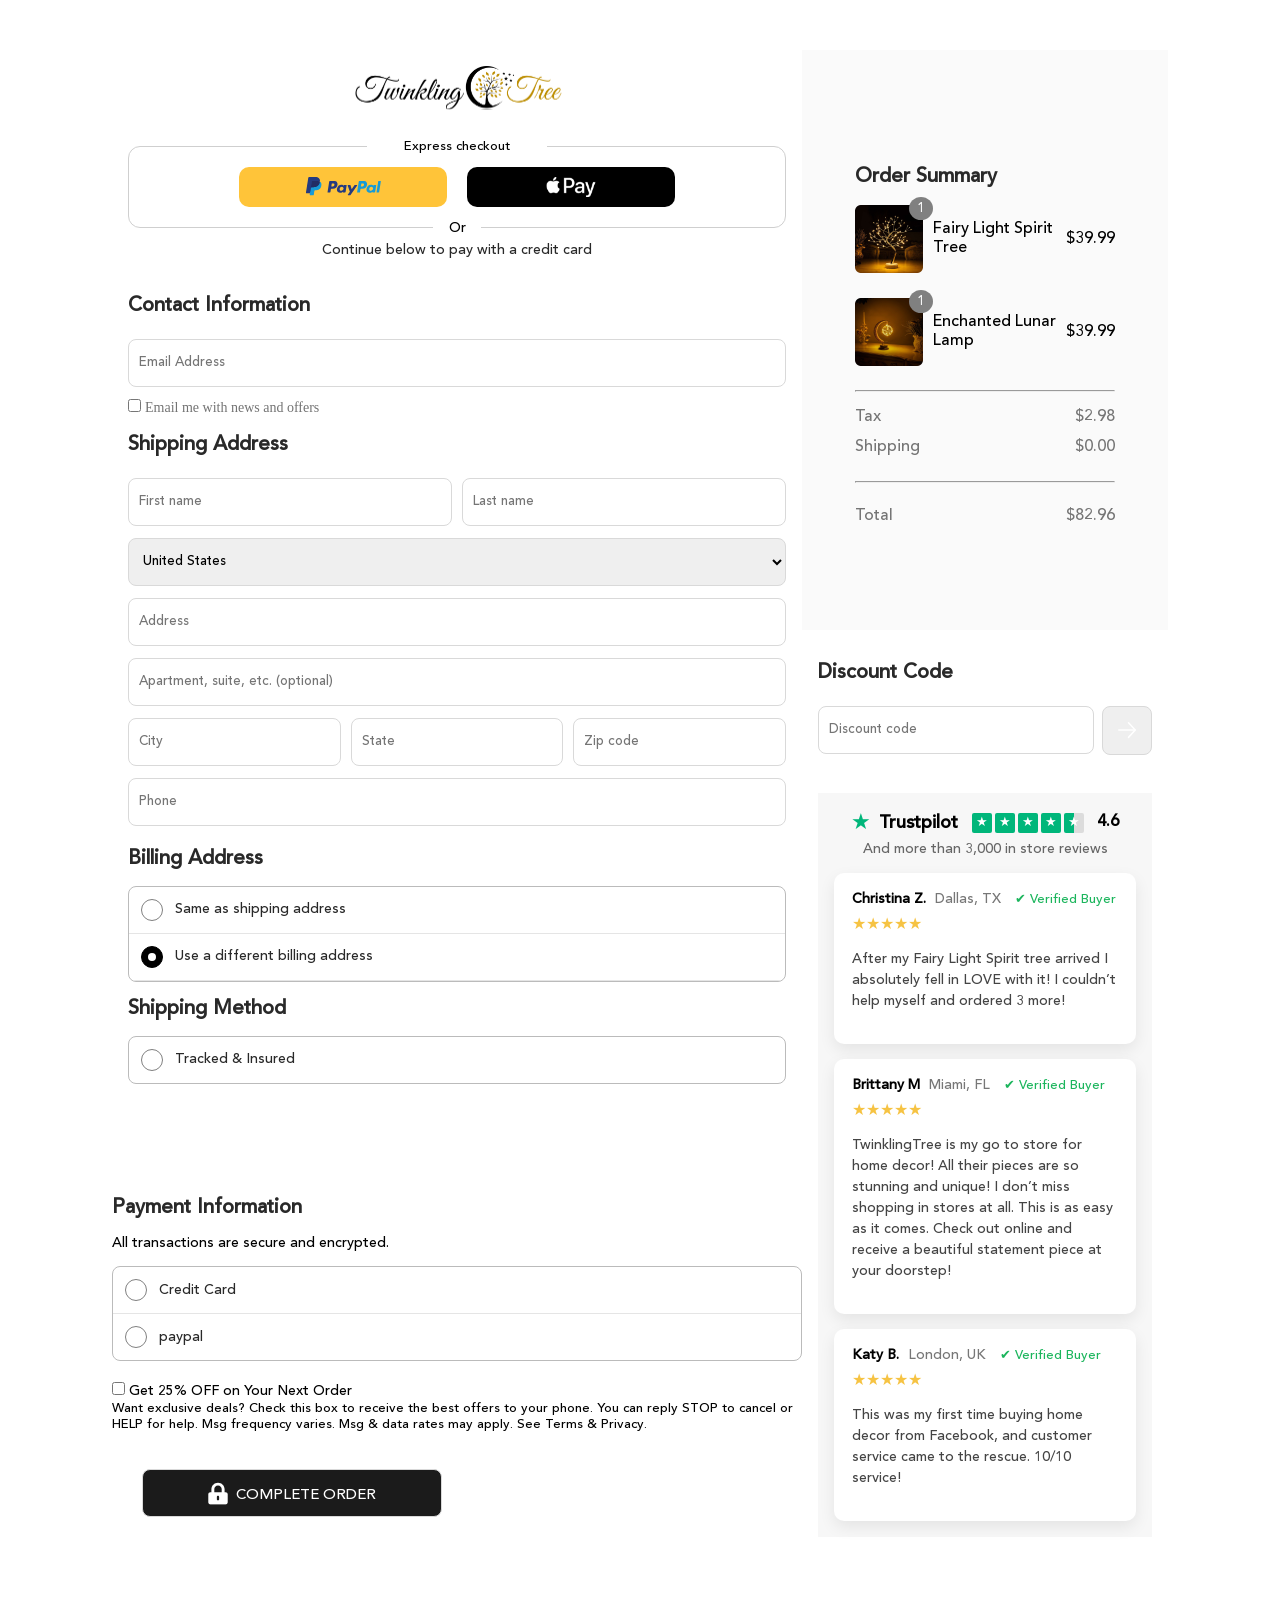
==== commit a227c7af: "checkout improvement v2" ====
--- a/index.html
+++ b/index.html
@@ -7,9 +7,9 @@
         <meta name="viewport" content="width=device-width, initial-scale=1.0">
     </head>
         <body>
+        <form id="checkoutForm">
         <div class="container">
             <div class="main-container">
-                <form id="checkoutForm">
                 <div class="logo"><img class="logo-img" src="images/logo.svg"></div>
 
                 <div class="exp">
@@ -116,8 +116,9 @@
                         </label>
                     </div>
                 </div>
-
-
+            </div>
+
+            <div class="payment-container">
                 <div class="section">
                     <p class="section-title">Payment Information</p>
                     <p class="text-md">All transactions are secure and encrypted.</p>
@@ -165,51 +166,60 @@
             </div>
 
 
-            <div class="sub-container">
-                <div class="section">
-                    <div class="order-summary">
-                        <p class="section-title">Order Summary</p>
-                        
-                        <div>
-                            <div class="item">
-                                <div class="item-info">
-                                    <img class="item-img" src="images/item1.png">
-                                    <span class="item-qty">1</span>
+            <div class="side-summary">
+                <div class="order-toggle">
+                    <span>Order Summary</span>
+                    <span class="toggle-icon">▼</span>
+                </div>
+
+                <div class="order-content">
+                    <div class="section">
+                        <div class="order-summary">
+                            <p class="section-title order-title">Order Summary</p>
+                            
+                            <div>
+                                <div class="item">
+                                    <div class="item-info">
+                                        <img class="item-img" src="images/item1.png">
+                                        <span class="item-qty">1</span>
+                                    </div>
+                                    <div class="item-name"><p>Fairy Light Spirit Tree</p></div>
+                                    <div class="item-price"><p>$39.99</p></div>
                                 </div>
-                                <div class="item-name"><p>Fairy Light Spirit Tree</p></div>
-                                <div class="item-price"><p>$39.99</p></div>
-                            </div>
-                            <div class="item">
-                                <div class="item-info">
-                                    <img class="item-img" src="images/item2.png">
-                                    <span class="item-qty">1</span>
+                                <div class="item">
+                                    <div class="item-info">
+                                        <img class="item-img" src="images/item2.png">
+                                        <span class="item-qty">1</span>
+                                    </div>
+                                    <div class="item-name"><p>Enchanted Lunar Lamp</p></div>
+                                    <div class="item-price"><p>$39.99</p></div>
                                 </div>
-                                <div class="item-name"><p>Enchanted Lunar Lamp</p></div>
-                                <div class="item-price"><p>$39.99</p></div>
-                            </div>
-                        </div>
-
-                        <hr/>
-
-                        <div class="tax-info">
-                            <p>Tax</p>
-                            <p>$2.98</p>
-                        </div>
-
-                        <div class="shipping-info">
-                            <p>Shipping</p>
-                            <p>$0.00</p>
-                        </div>
-
-                        <hr/>
-
-                        <div class="total-info">
-                            <p>Total</p>
-                            <p>$82.96</p>
-                        </div>
-                    </div>
-                </div>
-
+                            </div>
+
+                            <hr/>
+
+                            <div class="tax-info">
+                                <p style="margin-top: 0px;">Tax</p>
+                                <p style="margin-top: 0px;">$2.98</p>
+                            </div>
+
+                            <div class="shipping-info">
+                                <p>Shipping</p>
+                                <p>$0.00</p>
+                            </div>
+
+                            <hr/>
+
+                            <div class="total-info">
+                                <p style="padding-bottom: 0px;">Total</p>
+                                <p style="padding-bottom: 0px;">$82.96</p>
+                            </div>
+                        </div>
+                    </div>
+                </div>
+             </div>
+
+            <div class="side-discount">
                 <div class="section">
                     <div class="discount">
                         <p class="section-title">Discount Code</p>
@@ -224,7 +234,9 @@
                         </div>
                     </div>
                 </div>
-
+            </div>
+
+            <div class="side-reviews">
                 <div class="section">
                     <div class="reviews">
                         <div class="trust-header">
@@ -298,8 +310,8 @@
                         </div>
                     </div>
                 </div>
-            </form> 
-            </div>         
+            </div>  
         </div>
+        </form>
     </body>
 </html>
--- a/style.css
+++ b/style.css
@@ -34,12 +34,23 @@
 .container {
     display:grid;
     grid-template-areas: 
-        "main main sub";
+        "main main sidesummary"
+        "main main sidesummary"
+        "main main sidediscount"
+        "main main sidereviews"
+        "main main sidereviews"
+        "payment payment sidereviews";
 }
 
 .main-container {
     grid-area: main;
     background: #fff;
+    padding: 16px;
+}
+
+.payment-container {
+    grid-area: payment;
+    background: #fff;
 }
 
 #checkoutForm {
@@ -50,7 +61,8 @@
 .logo {
     justify-self: center;
     text-align: center;
-    padding-bottom: 50px;
+    padding-top: 0px;
+    padding-bottom: 36px;
 }
 
 .logo-img {
@@ -121,11 +133,17 @@
 }
 
 .paypal{
+    padding:0px;
+    margin: 5px 0;
     background:#FFC439;
+    z-index: 2;
 }
 
 .apple{
+    padding:0px;
+    margin: 5px 0;
     background:#000;
+    z-index: 2;
 }
 
 .continue {
@@ -143,7 +161,7 @@
 }
 
 .section {
-    margin-bottom: 30px;
+    margin-bottom: 0px;
 }
 
 .section-title {
@@ -311,8 +329,16 @@
     height: 48px;
 }
 
-.sub-container {
-    grid-area: sub;
+.side-summary {
+    grid-area: sidesummary;
+}
+
+.side-discount {
+    grid-area: sidediscount;
+}
+
+.side-reviews {
+    grid-area: sidereviews;
 }
 
 .order-summary{
@@ -323,7 +349,7 @@
 .item {
     display: flex;
     align-items: center;
-    margin-bottom: 20px;
+    margin-bottom: 23px;
 }
 
 .item-info {
@@ -357,6 +383,9 @@
     justify-content: space-between;
     color: #757575;
     font-size: 16px;
+    height: 14px;
+    padding-top: 8px;
+    padding-bottom: 0px;
 }
 
 .shipping-info {
@@ -371,6 +400,8 @@
     justify-content: space-between;
     color: #757575;
     font-size: 16px;
+    height: 14px;
+    padding-bottom: 25px;
 }
 
 .discount-info {
@@ -485,36 +516,87 @@
     line-height: 1.5;
 }
 
+.order-toggle{
+    display:none;
+    justify-content:space-between;
+    align-items:center;
+    padding:14px 20px;
+    border-bottom:1px solid #ddd;
+    font-weight:600;
+    cursor:pointer;
+    background:#fafafa;
+}
+
+.order-title{
+    display:flex;
+}
+
+.toggle-icon{
+    transition:0.3s;
+}
+
+.order-content{
+    display:block;
+}
+
 @media screen and (max-width: 600px) {
-    .container {
-        flex-direction: column;
-    }
-
     .container {
         display:grid;
         grid-template-areas: 
-            "main main main"
-            "sub sub sub";
+            "sidesummary"
+            "main"
+            "sidediscount"
+            "payment"
+            "sidereviews";
     }
 
     .main-container {
-        width: 100vw;
+        grid-area: main;
+        background: #fff;
+        padding: 26px 16px 16px 16px;
     }
 
     #checkoutForm {
         min-width: 100%;
-        padding: 16px;
         margin: 0;
         box-sizing: border-box;
     }
 
-    .sub-container {
+    .side-summary {
         width: 100%;
+    }
+    
+    .side-reviews {
+        width: 100%;
+    }
+
+    .side-discount {
+        width: 100%;
+    }
+
+    .order-toggle{
+        display:flex;
+    }
+
+    .order-title{
+        display:none;
+    }
+    
+    .order-content{
+        display:none;
+    }
+    
+    .side-summary.active .order-content{
+        display:block;
+    }
+    
+    .side-summary.active .toggle-icon{
+        transform:rotate(180deg);
     }
 
     .order-summary{
         background: #FAFAFA;
-        padding: 16px;
+        padding: 25px 17px;
     }
 
     .exp {
@@ -524,6 +606,8 @@
     }
 
     .exp-title {
+        width: 160px;
+        height: 22px;
         padding: 10px 0px;
     }
 
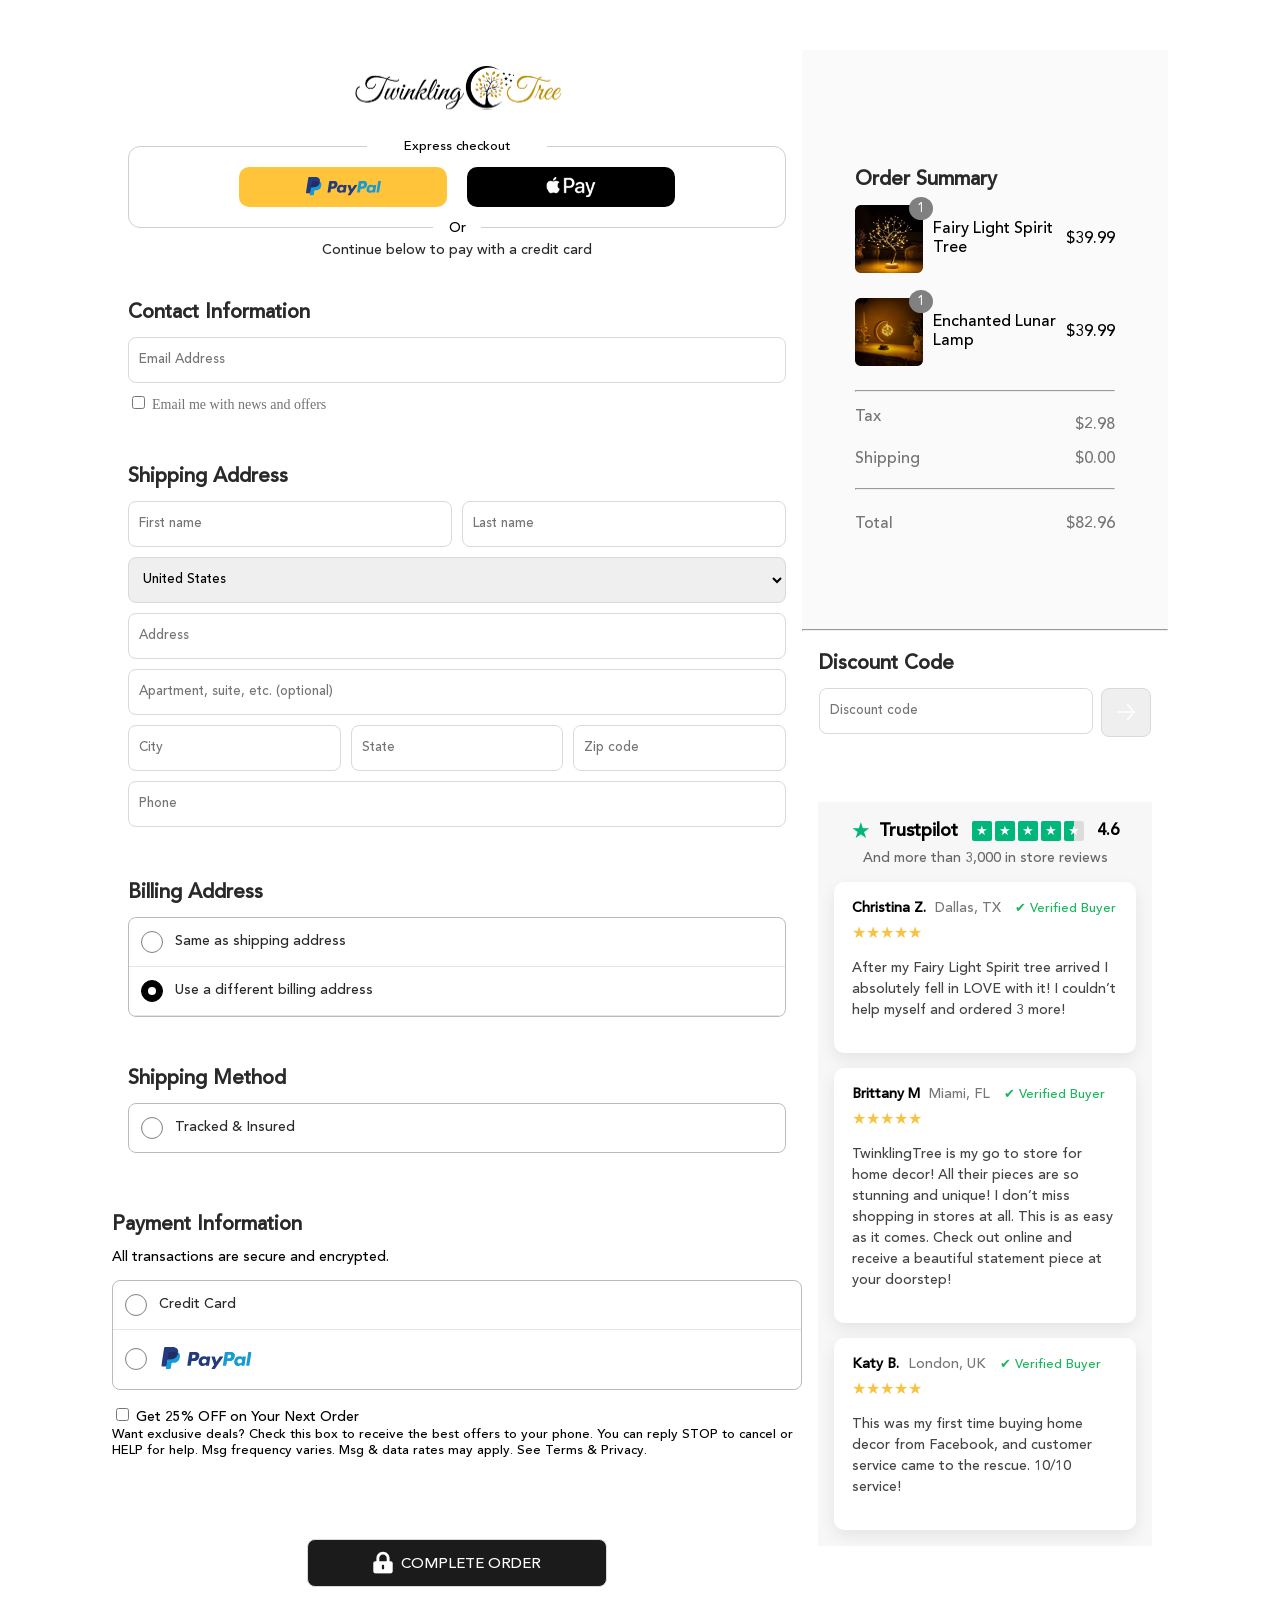
==== commit a08dcc4d: "checkout improvement v3" ====
--- a/index.html
+++ b/index.html
@@ -28,13 +28,13 @@
                         <input type="email" id="email" placeholder="Email Address">
                         <div class="error-text"></div>
                     </div>
-                    <div>
+                    <div class="subscribe">
                         <input type="checkbox" id="subscribe" name="subscribe" value="news&offers">
                         <label class="offers">Email me with news and offers</label>
                     </div>
                 </div>
 
-                <div class="section">
+                <div class="section" style="margin-bottom: 54px;">
                     <p class="section-title">Shipping Address</p>
 
                     <div class="row">
@@ -42,22 +42,44 @@
                             <input type="text" id="fname" placeholder="First name">
                             <div class="error-text"></div>
                         </div>
-                        <div><input type="text" id="lname" placeholder="Last name" name="lname"></div>
-                    </div>
-
-                    <select id="country" name="country" class="country-select">
-                        <option value="us">United States</option>
-                        <option value="ca">Canada</option>
-                        <option value="fr">France</option>
-                    </select>
-
-                    <input type="text" id="address" placeholder="Address" name="address">
-                    <input type="text" id="address1" placeholder="Apartment, suite, etc. (optional)" name="address1">
+                        <div class="field">
+                            <input type="text" id="lname" placeholder="Last name">
+                            <div class="error-text"></div>
+                        </div>
+                    </div>
+
+                    <div class="field">
+                        <select id="country" name="country" class="country-select">
+                            <option value="us">United States</option>
+                            <option value="ca">Canada</option>
+                            <option value="fr">France</option>
+                        </select>
+                        <div class="error-text"></div>
+                    </div>
+
+                    <div class="field">
+                        <input type="text" id="address" placeholder="Address" name="address">
+                        <div class="error-text"></div>
+                    </div>
+
+                    <div class="field">
+                        <input type="text" id="address1" placeholder="Apartment, suite, etc. (optional)" name="address1">
+                        <div class="error-text"></div>
+                    </div>
 
                     <div class="row">
-                        <div><input type="text" id="city" placeholder="City" name="city"></div>
-                        <div><input type="text" id="state" placeholder="State" name="state"></div>
-                        <div><input type="text" id="zip" placeholder="Zip code" name="zip"></div>
+                        <div class="field">
+                            <div><input type="text" id="city" placeholder="City" name="city"></div>
+                            <div class="error-text"></div>
+                        </div>
+                        <div class="field">
+                            <div><input type="text" id="state" placeholder="State" name="state"></div>
+                            <div class="error-text"></div>
+                        </div>
+                        <div class="field">
+                            <div><input type="text" id="zip" placeholder="Zip code" name="zip"></div>
+                            <div class="error-text"></div>
+                        </div>
                     </div>
 
                     <input type="text" id="phone" placeholder="Phone" name="phone">
@@ -81,31 +103,56 @@
 
                         <div id="diffFields" class="billing-fields">
                             <div class="row">
-                                <div><input type="text" id="fname" placeholder="First name" name="fname"></div>
-                                <div><input type="text" id="lname" placeholder="Last name" name="lname"></div>
-                            </div>
-
-                            <select id="country" name="country" class="country-select">
-                                <option value="us">United States</option>
-                                <option value="ca">Canada</option>
-                                <option value="fr">France</option>
-                            </select>
-
-                            <input type="text" id="address" placeholder="Address" name="address">
-                            <input type="text" id="address1" placeholder="Apartment, suite, etc. (optional)" name="address1">
+                                <div class="field">
+                                    <input type="text" id="fname" placeholder="First name" name="fname">
+                                    <div class="error-text"></div>
+                                </div>
+                                <div class="field">
+                                    <input type="text" id="lname" placeholder="Last name" name="lname">
+                                    <div class="error-text"></div>
+                                </div>
+                            </div>
+
+                            <div class="field">
+                                <select id="country" name="country" class="country-select">
+                                    <option value="us">United States</option>
+                                    <option value="ca">Canada</option>
+                                    <option value="fr">France</option>
+                                </select>
+                            </div>
+
+                            <div class="field">
+                                <input type="text" id="address" placeholder="Address" name="address">
+                                <div class="error-text"></div>
+                            </div>
+                            <div class="field">
+                                <input type="text" id="address1" placeholder="Apartment, suite, etc. (optional)" name="address1">
+                                <div class="error-text"></div>
+                            </div>
 
                             <div class="row">
-                                <div><input type="text" id="city" placeholder="City" name="city"></div>
-                                <div><input type="text" id="state" placeholder="State" name="state"></div>
-                                <div><input type="text" id="zip" placeholder="Zip code" name="zip"></div>
-                            </div>
-
-                            <input type="text" id="phone" placeholder="Phone" name="phone">
-                        </div>
-                    </div>
-                </div>
-
-                <div class="section">
+                                <div class="field">
+                                    <input type="text" id="city" placeholder="City" name="city">
+                                    <div class="error-text"></div>
+                                </div>
+                                <div class="field">
+                                    <input type="text" id="state" placeholder="State" name="state">   
+                                    <div class="error-text"></div>
+                                </div>
+                                <div class="field">
+                                    <input type="text" id="zip" placeholder="Zip code" name="zip"> 
+                                    <div class="error-text"></div>
+                                </div>
+                            </div>
+
+                            <div class="field">
+                                <input type="text" id="phone" placeholder="Phone" name="phone">
+                            </div>
+                        </div>
+                    </div>
+                </div>
+
+                <div class="section" style="margin-bottom: 44px;">
                     <p class="section-title">Shipping Method</p>
                     
                     <div class="shipping">
@@ -120,7 +167,7 @@
 
             <div class="payment-container">
                 <div class="section">
-                    <p class="section-title">Payment Information</p>
+                    <p class="section-title" style="margin-top: 0px;">Payment Information</p>
                     <p class="text-md">All transactions are secure and encrypted.</p>
 
                     <div class="payment">
@@ -131,31 +178,44 @@
                         </label>
 
                         <div id="creditFields" class="credit-fields">
-                            <input type="text" id="creditNum" placeholder="Card Number" name="creditNum">
-                            <input type="text" id="creditName" placeholder="Name on card" name="creditName">
+                            <div class="field">
+                                <input type="text" id="creditNum" placeholder="Card Number" name="creditNum">
+                                <div class="error-text"></div>
+                            </div>
+                            <div class="field">
+                                <input type="text" id="creditName" placeholder="Name on card" name="creditName">
+                                <div class="error-text"></div>
+                            </div>
 
                             <div class="row">
-                                <div><input type="text" id="creditExp" placeholder="Expiry date (MM / YY)" name="creditExp"></div>
-                                <div><input type="text" id="creditSec" placeholder="Security code" name="creditSec"></div>
-                            </div>
-                        </div>
-
-                        <label class="radio-option">
+                                <div class="field">
+                                    <input type="text" id="creditExp" placeholder="Expiry date (MM / YY)" name="creditExp">
+                                    <div class="error-text"></div>
+                                </div>
+                                <div class="field" style="margin-bottom: 0px;">
+                                    <input type="text" id="creditSec" placeholder="Security code" name="creditSec">
+                                    <div class="error-text"></div>
+                                </div>
+                            </div>
+                        </div>
+
+                        <label class="radio-option" style="padding-top: 17px; padding-bottom: 18px;">
                             <input type="radio" name="payment" value="paypal">
                             <span class="custom-radio"></span>
-                            <span class="radio-text">paypal</span>
+                            <img src="images/paypal-logo.svg" style="height: 24px;">
                         </label>
                     </div>
 
                     <div style="padding-top: 15px;">
                         <input type="checkbox" id="subscribe" name="subscribe" value="news&offers">
+                        <span class="custom-checkbox"></span>
                         <label class="text-md">Get 25% OFF on Your Next Order</label>
                     </div>
     
                     <span class="text-sm"> Want exclusive deals? Check this box to receive the best offers to your phone. You can reply STOP to cancel or HELP for help. Msg frequency varies. Msg & data rates may apply. See Terms & Privacy.</span>
                 </div>
 
-                <div style="justify-self: center; padding: 30px 30px;">
+                <div style="display:flex; justify-self: center; padding: 30px 30px; justify-content: center;">
                     <button type="submit" class="complete">
                         <div style="display: flex; align-items: center; gap: 8px; justify-content: center;">
                             <img src="images/locked.svg">
@@ -173,7 +233,7 @@
                 </div>
 
                 <div class="order-content">
-                    <div class="section">
+                    <div class="section" style="margin-bottom: 0px;">
                         <div class="order-summary">
                             <p class="section-title order-title">Order Summary</p>
                             
@@ -199,30 +259,31 @@
                             <hr/>
 
                             <div class="tax-info">
-                                <p style="margin-top: 0px;">Tax</p>
-                                <p style="margin-top: 0px;">$2.98</p>
+                                <p style="margin-top: 24x; margin-bottom: 10px; height: 14px;">Tax</p>
+                                <p style="margin-top: 24px; margin-bottom: 10px; height: 14px;">$2.98</p>
                             </div>
 
                             <div class="shipping-info">
-                                <p>Shipping</p>
-                                <p>$0.00</p>
+                                <p style="margin-top: 10px; margin-bottom: 24px; height: 14px;">Shipping</p>
+                                <p style="margin-top: 10px; margin-bottom: 24px; height: 14px;">$0.00</p>
                             </div>
 
                             <hr/>
 
                             <div class="total-info">
-                                <p style="padding-bottom: 0px;">Total</p>
-                                <p style="padding-bottom: 0px;">$82.96</p>
-                            </div>
-                        </div>
+                                <p style="margin-top: 25px; margin-bottom: 0px; height: 14px;">Total</p>
+                                <p style="margin-top: 25px; margin-bottom: 0px; height: 14px;">$82.96</p>
+                            </div>
+                        </div>
+                        <hr/>
                     </div>
                 </div>
              </div>
 
             <div class="side-discount">
-                <div class="section">
+                <div class="section" style="margin-bottom: 39px;">
                     <div class="discount">
-                        <p class="section-title">Discount Code</p>
+                        <p class="section-title" style="margin-top: 0px;">Discount Code</p>
                         <div class="discount-info">
                             <input type="text" id="disc" placeholder="Discount code" name="disc">
                             <button class="btn-disc">
--- a/style.css
+++ b/style.css
@@ -29,6 +29,7 @@
 
 hr {
     color: #D9D9D9;
+    margin: 0px;
 }
 
 .container {
@@ -150,7 +151,8 @@
     text-align: center;
     font-size: 14px;
     color: #292929;
-    margin-bottom: 35px;
+    height: 22px;
+    margin-bottom: 37px;
 }
 
 .completeText {
@@ -161,14 +163,15 @@
 }
 
 .section {
-    margin-bottom: 0px;
+    margin-bottom: 50px;
 }
 
 .section-title {
     font-size: 20px;
     font-weight: 600;
     color: #292929;
-    margin-block: 15px;
+    height: 18px;
+    margin-block: 18px;
 }
 
 input,
@@ -176,7 +179,6 @@
 button {
     font-family: 'Avenir LT Pro';
     padding: 10px;
-    margin: 6px 0;
     border: 1px solid #D9D9D9;
     border-radius: 8px;
 }
@@ -186,12 +188,13 @@
 input[type="tel"],
 select {
     width: 100%;
-    height: 48px;
-}
-
+    height: 46px;
+}
+/* 
 input[type="checkbox"] input[type="radio"] {
-    width: auto;
-}
+    width: 22px;
+    height: 22px;
+} */
 
 input[type="radio"] {
     accent-color: black;
@@ -200,12 +203,14 @@
 .field{
     display:flex;
     flex-direction:column;
+    margin-bottom: 10px;
 }
 
 .error-text{
     color:#d93025;
     font-size:12px;
     margin-top:4px;
+    height: 20px;
     display:none;
 }
     
@@ -257,7 +262,7 @@
     display:flex;
     align-items:center;
     gap:12px;
-    padding:12px 12px;
+    padding:13px 12px;
     cursor:pointer;
     border-bottom:1px solid #e5e5e5;
 }
@@ -317,7 +322,7 @@
 
 .credit-fields {
     display: none;
-    padding: 16px;
+    padding: 18px 16px 18px 16px;
     background-color: #FAFAFA;
     border-bottom: 1px solid #D9D9D9;
 }
@@ -383,9 +388,7 @@
     justify-content: space-between;
     color: #757575;
     font-size: 16px;
-    height: 14px;
-    padding-top: 8px;
-    padding-bottom: 0px;
+    padding-block: 0px;
 }
 
 .shipping-info {
@@ -400,8 +403,6 @@
     justify-content: space-between;
     color: #757575;
     font-size: 16px;
-    height: 14px;
-    padding-bottom: 25px;
 }
 
 .discount-info {
@@ -424,7 +425,7 @@
 }
 
 .discount {
-    padding: 16px;
+    padding: 0px 17px 0px 17px;
 }
 
 .trust-row {
@@ -539,6 +540,10 @@
     display:block;
 }
 
+.subscribe{
+    display:block;
+}
+
 @media screen and (max-width: 600px) {
     .container {
         display:grid;
@@ -553,7 +558,7 @@
     .main-container {
         grid-area: main;
         background: #fff;
-        padding: 26px 16px 16px 16px;
+        padding: 26px 16px 0px 16px;
     }
 
     #checkoutForm {
@@ -585,6 +590,10 @@
     .order-content{
         display:none;
     }
+
+    .subscribe{
+        display:none;
+    }
     
     .side-summary.active .order-content{
         display:block;
@@ -596,7 +605,11 @@
 
     .order-summary{
         background: #FAFAFA;
-        padding: 25px 17px;
+        padding: 26px 17px;
+    }
+
+    .payment-container {
+        padding-inline: 17px;
     }
 
     .exp {
@@ -625,10 +638,11 @@
 
     .row {
         flex-direction: column;
+        gap: 0px;
     }
 
     .btn {
-        width: 160px;
+        width: 196px;
         height: 40px;
     }
 
@@ -636,6 +650,7 @@
         font-size: 17px;
         font-weight: 600;
         color: #292929;
-        margin-block: 15px;
+        margin-top: 15px;
+        margin-bottom: 26px;
     }
 }
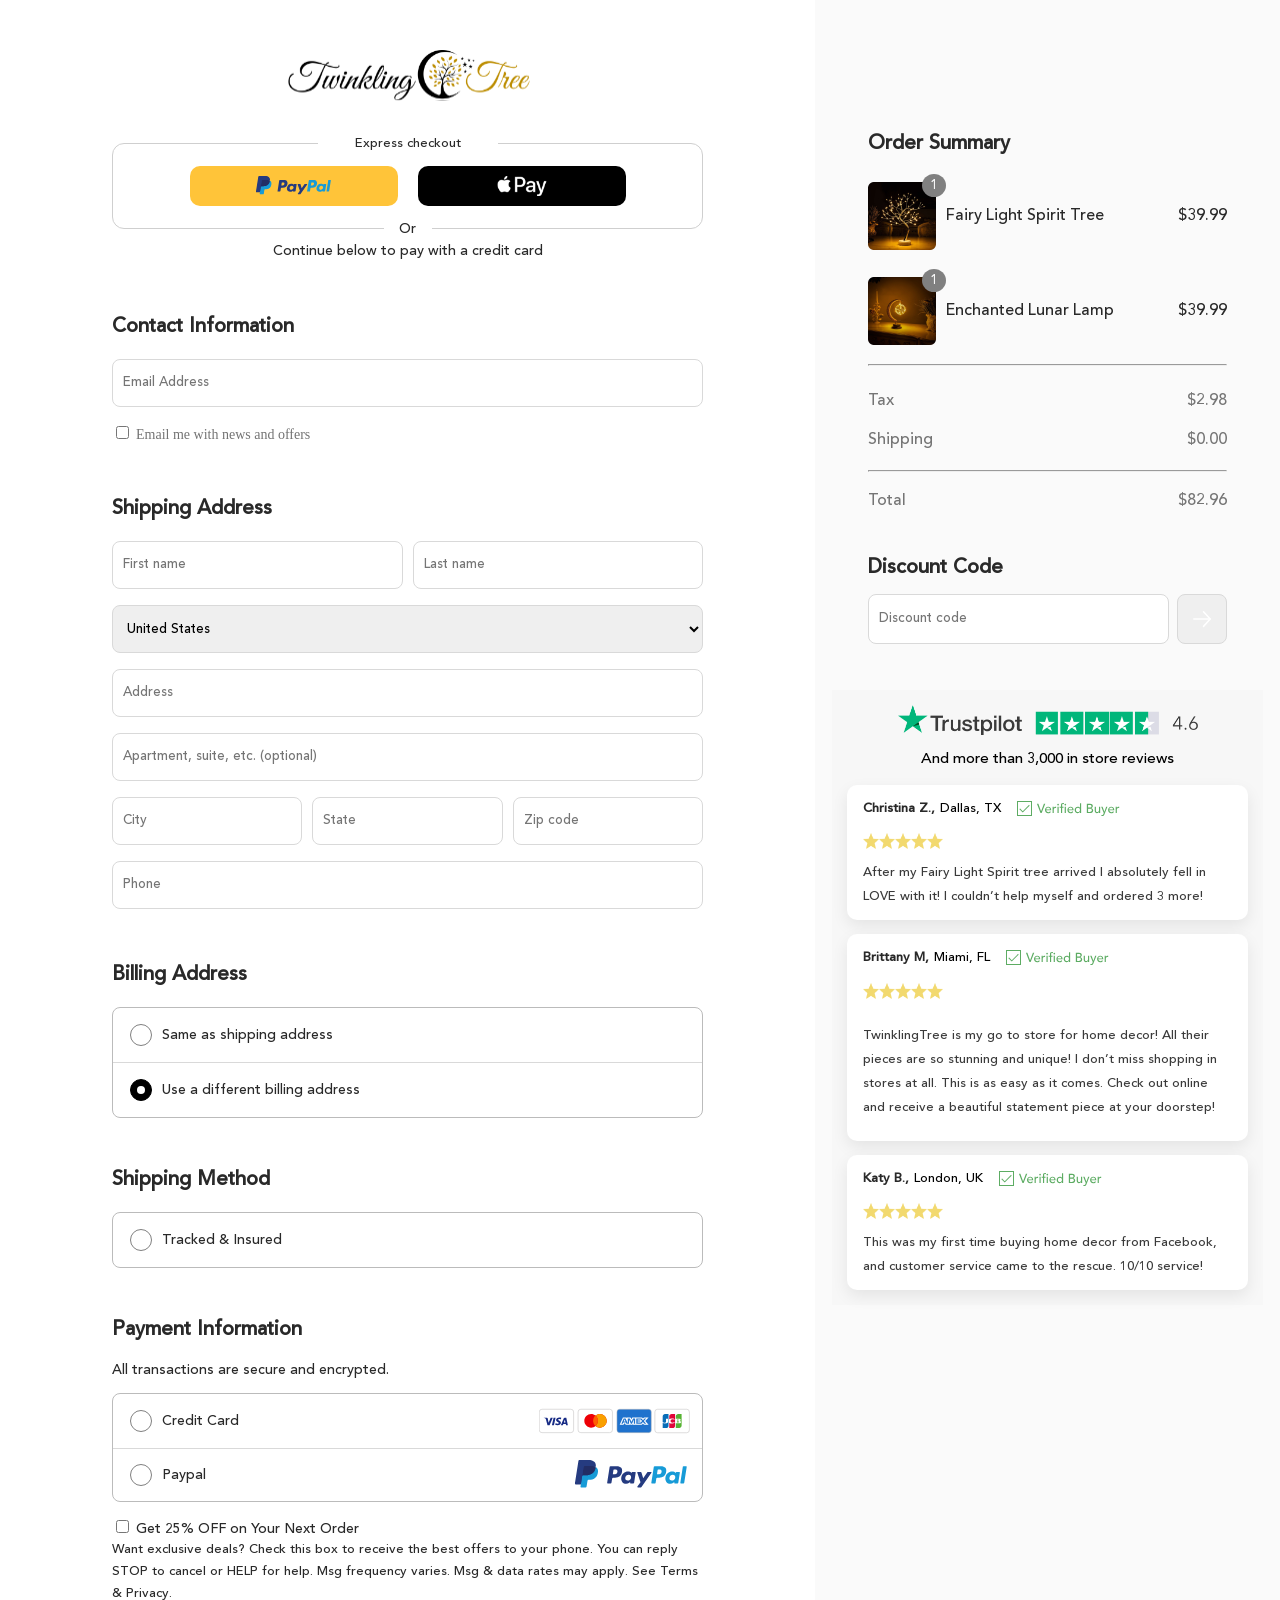
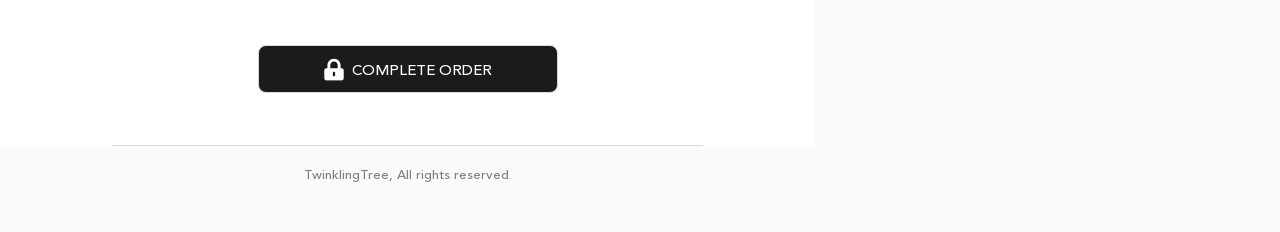
==== commit 993d77c3: "checkout improvement v4" ====
--- a/index.html
+++ b/index.html
@@ -89,7 +89,7 @@
                     <p class="section-title">Billing Address</p>
 
                     <div class="billing">
-                        <label class="radio-option">
+                        <label class="radio-option border-bottom">
                             <input type="radio" name="billing" value="same">
                             <span class="custom-radio"></span>
                             <span class="radio-text">Same as shipping address</span>
@@ -152,7 +152,7 @@
                     </div>
                 </div>
 
-                <div class="section" style="margin-bottom: 44px;">
+                <div class="section section-shipping">
                     <p class="section-title">Shipping Method</p>
                     
                     <div class="shipping">
@@ -166,16 +166,19 @@
             </div>
 
             <div class="payment-container">
-                <div class="section">
+                <div class="section section-payment">
                     <p class="section-title" style="margin-top: 0px;">Payment Information</p>
                     <p class="text-md">All transactions are secure and encrypted.</p>
 
                     <div class="payment">
-                        <label class="radio-option">
-                            <input type="radio" name="payment" value="credit">
-                            <span class="custom-radio"></span>
-                            <span class="radio-text">Credit Card</span>
-                        </label>
+                        <div class="option-payment">
+                            <label class="radio-option">
+                                <input type="radio" name="payment" value="credit">
+                                <span class="custom-radio"></span>
+                                <span class="radio-text">Credit Card</span>
+                            </label>
+                            <img src="images/cc.svg">
+                        </div>
 
                         <div id="creditFields" class="credit-fields">
                             <div class="field">
@@ -199,31 +202,46 @@
                             </div>
                         </div>
 
-                        <label class="radio-option" style="padding-top: 17px; padding-bottom: 18px;">
-                            <input type="radio" name="payment" value="paypal">
-                            <span class="custom-radio"></span>
-                            <img src="images/paypal-logo.svg" style="height: 24px;">
-                        </label>
-                    </div>
-
-                    <div style="padding-top: 15px;">
-                        <input type="checkbox" id="subscribe" name="subscribe" value="news&offers">
+                        <div class="option-paypal">
+                            <label class="radio-option">
+                                <input type="radio" name="payment" value="credit">
+                                <span class="custom-radio"></span>
+                                <span class="radio-text">Paypal</span>
+                            </label>
+                            <img src="images/paypal-logo.svg">
+                        </div>
+
+                        <div class="option-paypal-mob">
+                            <label class="radio-option" style="padding-top: 17px; padding-bottom: 18px;">
+                                <input type="radio" name="payment" value="paypal">
+                                <span class="custom-radio"></span>
+                                <img src="images/paypal-logo.svg" style="height: 24px;">
+                            </label>
+                        </div>
+                    </div>
+
+                    <div class="percentage-section">
+                        <input type="checkbox" id="percentage" name="percentage" value="percentage">
                         <span class="custom-checkbox"></span>
                         <label class="text-md">Get 25% OFF on Your Next Order</label>
                     </div>
     
-                    <span class="text-sm"> Want exclusive deals? Check this box to receive the best offers to your phone. You can reply STOP to cancel or HELP for help. Msg frequency varies. Msg & data rates may apply. See Terms & Privacy.</span>
-                </div>
-
-                <div style="display:flex; justify-self: center; padding: 30px 30px; justify-content: center;">
-                    <button type="submit" class="complete">
-                        <div style="display: flex; align-items: center; gap: 8px; justify-content: center;">
-                            <img src="images/locked.svg">
-                            <span class="completeText">COMPLETE ORDER</span>
-                        </div>                        
-                    </button>
+                    <span class="text-sm percentage-desc"> Want exclusive deals? Check this box to receive the best offers to your phone. You can reply STOP to cancel or HELP for help. Msg frequency varies. Msg & data rates may apply. See Terms & Privacy.</span>
+                    
+                    <div class="submit-section">
+                        <button type="submit" class="complete">
+                            <div style="display: flex; align-items: center; gap: 8px; justify-content: center;">
+                                <img src="images/locked.svg">
+                                <span class="completeText">COMPLETE ORDER</span>
+                            </div>                        
+                        </button>
+                    </div>
                 </div>
             </div>
+
+            <div class="footer">
+                <p>TwinklingTree, All rights reserved.</p>
+            </div>                
 
 
             <div class="side-summary">
@@ -235,7 +253,7 @@
                 <div class="order-content">
                     <div class="section" style="margin-bottom: 0px;">
                         <div class="order-summary">
-                            <p class="section-title order-title">Order Summary</p>
+                            <p class="section-title-order order-title">Order Summary</p>
                             
                             <div>
                                 <div class="item">
@@ -246,7 +264,7 @@
                                     <div class="item-name"><p>Fairy Light Spirit Tree</p></div>
                                     <div class="item-price"><p>$39.99</p></div>
                                 </div>
-                                <div class="item">
+                                <div class="item-last">
                                     <div class="item-info">
                                         <img class="item-img" src="images/item2.png">
                                         <span class="item-qty">1</span>
@@ -259,23 +277,23 @@
                             <hr/>
 
                             <div class="tax-info">
-                                <p style="margin-top: 24x; margin-bottom: 10px; height: 14px;">Tax</p>
-                                <p style="margin-top: 24px; margin-bottom: 10px; height: 14px;">$2.98</p>
+                                <p>Tax</p>
+                                <p>$2.98</p>
                             </div>
 
                             <div class="shipping-info">
-                                <p style="margin-top: 10px; margin-bottom: 24px; height: 14px;">Shipping</p>
-                                <p style="margin-top: 10px; margin-bottom: 24px; height: 14px;">$0.00</p>
+                                <p>Shipping</p>
+                                <p>$0.00</p>
                             </div>
 
                             <hr/>
 
                             <div class="total-info">
-                                <p style="margin-top: 25px; margin-bottom: 0px; height: 14px;">Total</p>
-                                <p style="margin-top: 25px; margin-bottom: 0px; height: 14px;">$82.96</p>
-                            </div>
-                        </div>
-                        <hr/>
+                                <p>Total</p>
+                                <p>$82.96</p>
+                            </div>
+                        </div>
+                        <hr class="order-hr"/>
                     </div>
                 </div>
              </div>
@@ -283,7 +301,7 @@
             <div class="side-discount">
                 <div class="section" style="margin-bottom: 39px;">
                     <div class="discount">
-                        <p class="section-title" style="margin-top: 0px;">Discount Code</p>
+                        <p class="section-title-disc" style="margin-top: 0px;">Discount Code</p>
                         <div class="discount-info">
                             <input type="text" id="disc" placeholder="Discount code" name="disc">
                             <button class="btn-disc">
@@ -298,22 +316,12 @@
             </div>
 
             <div class="side-reviews">
-                <div class="section">
+                <div class="section-reviews">
                     <div class="reviews">
+                        <h3 class="section-title-trust text-xl text-center" style="margin: 0px; padding-block: 21px;">What Happy Customers are Saying</h3>
                         <div class="trust-header">
                         <div class="trust-row">
-                            <span class="trust-star">★</span>
-                            <span class="trust-text">Trustpilot</span>
-                    
-                            <div class="star-boxes">
-                            <span class="box">★</span>
-                            <span class="box">★</span>
-                            <span class="box">★</span>
-                            <span class="box">★</span>
-                            <span class="box half">★</span>
-                            </div>
-                    
-                            <span class="score">4.6</span>
+                            <img class="trust-img" src="images/trustpilot.png">
                         </div>
                     
                         <p class="store-reviews">And more than 3,000 in store reviews</p>
@@ -323,14 +331,14 @@
                     
                         <div class="review-card">
                         <div class="review-head">
-                            <b>Christina Z.</b>
+                            <b>Christina Z.,</b>
                             <span class="location">Dallas, TX</span>
-                            <span class="verified">✔ Verified Buyer</span>
-                        </div>
-                    
-                        <div class="stars">★★★★★</div>
-                    
-                        <p>
+                            <span class="verified"><img src="images/verified.svg"></span>
+                        </div>
+                    
+                        <div class="stars"><img src="images/stars.svg"></div>
+                    
+                        <p class="review-desc">
                             After my Fairy Light Spirit tree arrived I absolutely fell in LOVE with it!
                             I couldn’t help myself and ordered 3 more!
                         </p>
@@ -338,15 +346,15 @@
                     
                     
                         <div class="review-card">
-                        <div class="review-head">
-                            <b>Brittany M</b>
+                        <div class="review-head" style="margin-bottom: 17px;">
+                            <b>Brittany M,</b>
                             <span class="location">Miami, FL</span>
-                            <span class="verified">✔ Verified Buyer</span>
-                        </div>
-                    
-                        <div class="stars">★★★★★</div>
-                    
-                        <p>
+                            <span class="verified"><img src="images/verified.svg"></span>
+                        </div>
+                    
+                        <div class="stars"><img src="images/stars.svg"></div>
+                    
+                        <p class="review-desc-2nd">
                             TwinklingTree is my go to store for home decor! All their pieces are so
                             stunning and unique! I don’t miss shopping in stores at all. This is as
                             easy as it comes. Check out online and receive a beautiful statement
@@ -357,14 +365,14 @@
                     
                         <div class="review-card">
                         <div class="review-head">
-                            <b>Katy B.</b>
+                            <b>Katy B.,</b>
                             <span class="location">London, UK</span>
-                            <span class="verified">✔ Verified Buyer</span>
-                        </div>
-                    
-                        <div class="stars">★★★★★</div>
-                    
-                        <p>
+                            <span class="verified"><img src="images/verified.svg"></span>
+                        </div>
+                    
+                        <div class="stars"><img src="images/stars.svg"></div>
+                    
+                        <p class="review-desc">
                             This was my first time buying home decor from Facebook, and customer
                             service came to the rescue. 10/10 service!
                         </p>
--- a/style.css
+++ b/style.css
@@ -10,6 +10,7 @@
 body {
     font-family: 'Avenir LT Pro', Helvetica, Arial, sans-serif;
     margin: 0px;
+    color: #292929;
     overflow-x: hidden;
 }
 
@@ -27,55 +28,94 @@
     font-size: 16px;
 }
 
+.text-xl {
+    font-size: 17px;
+}
+
+.text-center {
+    text-align: center;
+}
+
 hr {
     color: #D9D9D9;
     margin: 0px;
 }
 
 .container {
-    display:grid;
-    grid-template-areas: 
-        "main main sidesummary"
-        "main main sidesummary"
-        "main main sidediscount"
-        "main main sidereviews"
-        "main main sidereviews"
-        "payment payment sidereviews";
+    display: grid;
+    grid-template-areas:
+      "main main sidesummary"
+      "main main sidediscount"
+      "main main sidereviews"
+      "main main sidereviews"
+      "payment payment sidereviews"
+      "footer footer sidereviews";
+  
+    grid-template-rows: 
+      556px
+      134px
+      auto
+      auto
+      auto;
+    max-width: 1366px;
+    margin: 0 auto;
+    width: 100%;
+    background: #FAFAFA;
 }
 
 .main-container {
     grid-area: main;
+    max-width: 591px;
     background: #fff;
-    padding: 16px;
+    padding: 50px 112px;
+}
+
+
+.footer {
+    grid-area: footer;
+    padding: 22px 22px 42px 22px;
+    display: flex;
+    justify-content: center;
+    align-items: center;
+}
+
+.footer p{
+    height: 22px;
+    font-size: 13px;
+    color: #808080;
+    margin: 0px;
 }
 
 .payment-container {
     grid-area: payment;
+    max-width: 591px;
     background: #fff;
+    padding: 0px 112px 0px 112px;
 }
 
 #checkoutForm {
     min-width: 591px;
-    margin: 50px 112px
+    margin: 0px;
+    background-color: #ffffff;
 }
 
 .logo {
     justify-self: center;
     text-align: center;
     padding-top: 0px;
-    padding-bottom: 36px;
+    padding-bottom: 42px;
 }
 
 .logo-img {
-    width: 215px;
+    width: 252px;
 }
 
 .exp {
-    border:1px solid #cfcfcf;
-    border-radius:12px;
-    padding:0 51px;
-    position:relative;
-    background:#fff;
+    border: 1px solid #cfcfcf;
+    border-radius: 12px;
+    padding: 0 51px;
+    position: relative;
+    background: #fff;
 }
 
 .exp-title {
@@ -90,18 +130,18 @@
     z-index: 2;
 }
 
-.exp-title span{
+.exp-title span {
     font-size: 13px;
-    background:#fff;
-    padding:0 14px;
-    position:relative;
+    background: #fff;
+    padding: 0 14px;
+    position: relative;
 }
 
 .exp-checkout {
-    display:flex;
-    justify-content:center;
-    gap:20px;
-    margin:15px 25px;
+    display: flex;
+    justify-content: center;
+    gap: 20px;
+    margin: 17px 25px;
 }
 
 .divider {
@@ -118,32 +158,32 @@
 
 .divider span {
     font-size: 14px;
-    background:#fff;
-    padding:0 12px;
-    position:relative;
-}
-
-.btn{
-    width:208px;
-    height:40px;
-    border-radius:10px;
-    border:none;
-    display:flex;
-    align-items:center;
-    justify-content:center;
-}
-
-.paypal{
-    padding:0px;
+    background: #fff;
+    padding: 0 12px;
+    position: relative;
+}
+
+.btn {
+    width: 208px;
+    height: 40px;
+    border-radius: 10px;
+    border: none;
+    display: flex;
+    align-items: center;
+    justify-content: center;
+}
+
+.paypal {
+    padding: 0px;
     margin: 5px 0;
-    background:#FFC439;
+    background: #FFC439;
     z-index: 2;
 }
 
-.apple{
-    padding:0px;
+.apple {
+    padding: 0px;
     margin: 5px 0;
-    background:#000;
+    background: #000;
     z-index: 2;
 }
 
@@ -152,7 +192,7 @@
     font-size: 14px;
     color: #292929;
     height: 22px;
-    margin-bottom: 37px;
+    margin-bottom: 50px;
 }
 
 .completeText {
@@ -166,12 +206,42 @@
     margin-bottom: 50px;
 }
 
+.section-shipping {
+    margin-bottom: 0px;
+}
+
+.section-payment {
+    margin-bottom: 0px;
+}
+
 .section-title {
     font-size: 20px;
     font-weight: 600;
     color: #292929;
+    height: 28px;
+    margin-top: 18px;
+    margin-bottom: 16px;
+}
+
+.section-title-order {
+    font-size: 20px;
+    font-weight: 600;
+    color: #292929;
+    height: 28px;
+    margin-top: 0px;
+    margin-bottom: 22px;
+}
+
+.section-title-disc {
+    font-size: 20px;
+    font-weight: 600;
+    color: #292929;
     height: 18px;
-    margin-block: 18px;
+    margin-block: 20px;
+}
+
+.section-title-trust {
+    display: none;
 }
 
 input,
@@ -188,8 +258,9 @@
 input[type="tel"],
 select {
     width: 100%;
-    height: 46px;
-}
+    height: 48px;
+}
+
 /* 
 input[type="checkbox"] input[type="radio"] {
     width: 22px;
@@ -200,22 +271,22 @@
     accent-color: black;
 }
 
-.field{
-    display:flex;
-    flex-direction:column;
-    margin-bottom: 10px;
-}
-
-.error-text{
-    color:#d93025;
-    font-size:12px;
-    margin-top:4px;
+.field {
+    display: flex;
+    flex-direction: column;
+    margin-bottom: 16px;
+}
+
+.error-text {
+    color: #d93025;
+    font-size: 12px;
+    margin-top: 4px;
     height: 20px;
-    display:none;
-}
-    
-input.error{
-    border:1px solid #d93025;
+    display: none;
+}
+
+input.error {
+    border: 1px solid #d93025;
 }
 
 .checkbox {
@@ -258,40 +329,67 @@
     background: white;
 }
 
-.radio-option{
-    display:flex;
-    align-items:center;
-    gap:12px;
-    padding:13px 12px;
-    cursor:pointer;
-    border-bottom:1px solid #e5e5e5;
-}
-
-.radio-option:last-child{
-    border-bottom:none;
-}
-    
-.radio-option input{
-    display:none;
-}
-
-.custom-radio{
-    width:20px;
-    height:20px;
-    border:1px solid #808080;
-    border-radius:50%;
-    position:relative;
+.option-payment {
+    display: flex;
+    justify-content: space-between;
+    border-bottom: 1px solid #D9D9D9;
+}
+
+.option-payment img {
+    padding: 11px 12px;
+}
+
+.option-paypal {
+    display: flex;
+    height: 52px;
+    justify-content: space-between;
+}
+
+.option-paypal img{
+    padding: 11px 12px;
+}
+
+.option-paypal-mob {
+    display: none;
+}
+
+.radio-option {
+    display: flex;
+    align-items: center;
+    gap: 10px;
+    padding: 16px 17px;
+    cursor: pointer;
+}
+
+.radio-option:last-child {
+    border-bottom: none;
+}
+
+.radio-option input {
+    display: none;
+}
+
+.border-bottom {
+    border-bottom: 1px solid #D9D9D9;
+}
+
+.custom-radio {
+    width: 20px;
+    height: 20px;
+    border: 1px solid #808080;
+    border-radius: 50%;
+    position: relative;
     background: #fff;
-    flex-shrink:0;
-}
-
-.radio-option input:checked + .custom-radio{
-    border-color:#000;
+    flex-shrink: 0;
+}
+
+.radio-option input:checked+.custom-radio {
+    border-color: #000;
     background: #000;
 }
-    
-.radio-option input:checked + .custom-radio::after{
-    content:"";
+
+.radio-option input:checked+.custom-radio::after {
+    content: "";
     width: 8px;
     height: 8px;
     background: #fff;
@@ -299,17 +397,17 @@
     position: absolute;
     top: 50%;
     left: 50%;
-    transform: translate(-50%,-50%);
-}
-    
- .radio-text{
-    font-size:14px;
-    color:#292929;
+    transform: translate(-50%, -50%);
+}
+
+.radio-text {
+    font-size: 14px;
+    color: #292929;
 }
 
 .billing-fields {
     display: none;
-    padding: 16px;
+    padding: 16px 16px 0px 16px;
     background-color: #FAFAFA;
 }
 
@@ -322,8 +420,25 @@
 
 .credit-fields {
     display: none;
-    padding: 18px 16px 18px 16px;
+    padding: 15px 16px 0px 16px;
     background-color: #FAFAFA;
+    border-bottom: 1px solid #D9D9D9;
+}
+
+.percentage-desc {
+    padding-bottom: 8px;
+    line-height: 22px;
+}
+
+.percentage-section {
+    padding-top: 15px;
+}
+
+.submit-section {
+    display:flex;
+    justify-self: center;
+    padding: 40px 30px 52px 30px;
+    justify-content: center;
     border-bottom: 1px solid #D9D9D9;
 }
 
@@ -346,15 +461,21 @@
     grid-area: sidereviews;
 }
 
-.order-summary{
+.order-summary {
     background: #FAFAFA;
-    padding: 100px 53px;
+    padding: 132px 53px 50px 53px;
 }
 
 .item {
     display: flex;
     align-items: center;
-    margin-bottom: 23px;
+    margin-bottom: 27px;
+}
+
+.item-last{
+    display: flex;
+    align-items: center;
+    margin-bottom: 19px;
 }
 
 .item-info {
@@ -391,6 +512,12 @@
     padding-block: 0px;
 }
 
+.tax-info p{
+    margin-top: 26px; 
+    margin-bottom: 0px;
+    height: 14px;
+}
+
 .shipping-info {
     display: flex;
     justify-content: space-between;
@@ -398,6 +525,11 @@
     font-size: 16px;
 }
 
+.shipping-info p{
+    margin-block: 25px; 
+    height: 14px;
+}
+
 .total-info {
     display: flex;
     justify-content: space-between;
@@ -405,6 +537,13 @@
     font-size: 16px;
 }
 
+.total-info p{
+    margin-top: 20px;
+    margin-bottom: 0px;
+    height: 14px;
+}
+
+
 .discount-info {
     display: flex;
     gap: 8px;
@@ -416,16 +555,17 @@
 
 #disc {
     flex: 1;
+    height: 50px;
 }
 
 .reviews {
     background: #F7F7F7;
-    padding: 16px;
-    margin: 16px;
+    padding: 15px;
+    margin: 0 17px;
 }
 
 .discount {
-    padding: 0px 17px 0px 17px;
+    padding: 0px 53px 0px 53px;
 }
 
 .trust-row {
@@ -433,6 +573,12 @@
     align-items: center;
     justify-content: center;
     gap: 8px;
+}
+
+.trust-img {
+    width: 300px;
+    height: 30px;
+    margin-bottom: 16px;
 }
 
 .trust-star {
@@ -476,33 +622,38 @@
 
 .store-reviews {
     text-align: center;
-    font-size: 14px;
-    color: #666;
-    margin-top: 5px;
+    font-size: 15px;
+    color: #000000;
+    margin: 0px 0px 16px 0px;
 }
 
 .review-card {
     background: #fff;
-    padding: 18px;
+    padding: 16px 16px 7px 16px;
     border-radius: 10px;
-    margin-top: 15px;
+    margin-top: 14px;
     box-shadow: 0 6px 16px rgba(0, 0, 0, 0.08);
 }
 
 .review-head {
-    font-size: 14px;
-    margin-bottom: 6px;
+    display: inline-flex;
+    align-items: center;
+    font-size: 13px;
+    margin-bottom: 16px;
 }
 
 .location {
-    color: #777;
+    color: #000;
     margin-left: 5px;
 }
 
 .verified {
-    color: #1bb55c;
-    margin-left: 10px;
-    font-size: 13px;
+    margin-left: 16px;
+}
+
+.verified img {
+    width: 103px;
+    height: 16px;
 }
 
 .stars {
@@ -511,48 +662,71 @@
     margin-bottom: 6px;
 }
 
-.review-card p {
-    font-size: 14px;
-    color: #444;
-    line-height: 1.5;
-}
-
-.order-toggle{
-    display:none;
-    justify-content:space-between;
-    align-items:center;
-    padding:14px 20px;
-    border-bottom:1px solid #ddd;
-    font-weight:600;
-    cursor:pointer;
-    background:#fafafa;
-}
-
-.order-title{
-    display:flex;
-}
-
-.toggle-icon{
-    transition:0.3s;
-}
-
-.order-content{
-    display:block;
-}
-
-.subscribe{
-    display:block;
+.review-desc{
+    font-size: 13px;
+    color: #3A3A3A;
+    line-height: 24px;
+    margin-top: 4px;
+    margin-bottom: 4px;
+}
+
+.review-desc-2nd {
+    font-size: 13px;
+    color: #3A3A3A;
+    line-height: 24px;
+    margin-top: 19px;
+    margin-bottom: 14px;
+}
+
+.order-toggle {
+    display: none;
+    justify-content: space-between;
+    align-items: center;
+    padding: 14px 20px;
+    border-bottom: 1px solid #ddd;
+    font-weight: 600;
+    cursor: pointer;
+    background: #fafafa;
+}
+
+.order-hr {
+    display: none;
+}
+
+.order-title {
+    display: flex;
+}
+
+.toggle-icon {
+    transition: 0.3s;
+}
+
+.order-content {
+    display: block;
+}
+
+.subscribe {
+    display: block;
+    height: 24px;
 }
 
 @media screen and (max-width: 600px) {
     .container {
-        display:grid;
-        grid-template-areas: 
+        display: grid;
+        grid-template-areas:
             "sidesummary"
             "main"
             "sidediscount"
             "payment"
-            "sidereviews";
+            "sidereviews"
+            "footer";
+        grid-template-rows: 
+        auto
+        auto
+        auto
+        auto
+        auto
+        auto;
     }
 
     .main-container {
@@ -561,16 +735,39 @@
         padding: 26px 16px 0px 16px;
     }
 
+    .footer {
+        grid-area: footer;
+        padding: 22px 22px 42px 22px;
+    }
+
+    .footer p{
+        height: 22px;
+        font-size: 13px;
+        color: #808080;
+    }
+
     #checkoutForm {
         min-width: 100%;
         margin: 0;
         box-sizing: border-box;
     }
 
+
+    .logo {
+        justify-self: center;
+        text-align: center;
+        padding-top: 0px;
+        padding-bottom: 36px;
+    }
+
+    .logo-img {
+        width: 215px;
+    }
+
     .side-summary {
         width: 100%;
     }
-    
+
     .side-reviews {
         width: 100%;
     }
@@ -579,33 +776,130 @@
         width: 100%;
     }
 
-    .order-toggle{
-        display:flex;
-    }
-
-    .order-title{
-        display:none;
+    .order-toggle {
+        display: flex;
+    }
+
+    .order-hr {
+        display: block;
+    }
+
+    .order-title {
+        display: none;
+    }
+
+    .order-content {
+        display: none;
+    }
+
+    .subscribe {
+        display: none;
+    }
+
+    .side-summary.active .order-content {
+        display: block;
+    }
+
+    .side-summary.active .toggle-icon {
+        transform: rotate(180deg);
+    }
+
+    .order-summary {
+        background: #FAFAFA;
+        padding: 23px 17px;
+    }
+
+    .item {
+        display: flex;
+        align-items: center;
+        margin-bottom: 23px;
+    }
+
+    .item-last{
+        display: flex;
+        align-items: center;
+        margin-bottom: 29px;
+    }
+
+    .tax-info {
+        display: flex;
+        justify-content: space-between;
+        color: #757575;
+        font-size: 16px;
+        padding-block: 0px;
     }
     
-    .order-content{
-        display:none;
-    }
-
-    .subscribe{
-        display:none;
+    .tax-info p{
+        margin-top: 24px; 
+        margin-bottom: 0px;
+        height: 14px;
     }
     
-    .side-summary.active .order-content{
-        display:block;
+    .shipping-info {
+        display: flex;
+        justify-content: space-between;
+        color: #757575;
+        font-size: 16px;
     }
     
-    .side-summary.active .toggle-icon{
-        transform:rotate(180deg);
-    }
-
-    .order-summary{
-        background: #FAFAFA;
-        padding: 26px 17px;
+    .shipping-info p{
+        margin-top: 20px; 
+        margin-bottom: 24px;
+        height: 14px;
+    }
+    
+    .total-info {
+        display: flex;
+        justify-content: space-between;
+        color: #757575;
+        font-size: 16px;
+    }
+    
+    .total-info p{
+        margin-top: 24px;
+        margin-bottom: 0px;
+        height: 14px;
+    }
+
+    .reviews {
+        background: #F7F7F7;
+        padding: 7px 15px;
+        margin: 0 17px;
+    }
+
+    #disc {
+        flex: 1;
+        line-height: 48px;
+    }
+
+    .discount {
+        padding: 0px 17px 0px 17px;
+    }
+    
+    .radio-option {
+        display: flex;
+        align-items: center;
+        gap: 12px;
+        padding: 13px 12px;
+        cursor: pointer;
+    }
+    
+    .radio-option:last-child {
+        border-bottom: none;
+    }
+    
+    .option-paypal {
+        display: none;
+    }
+    
+    .option-paypal-mob {
+        display: block;
+    }
+
+    .trust-img {
+        width: 295px;
+        height: 30px;
+        margin-bottom: 27px;
     }
 
     .payment-container {
@@ -628,6 +922,37 @@
         flex-direction: column;
         gap: 0px;
         align-items: center;
+        margin: 15px 25px;
+    }
+
+    .billing-fields {
+        display: none;
+        padding: 16px 16px 9px 16px;
+        background-color: #FAFAFA;
+    }
+
+    .credit-fields {
+        display: none;
+        padding: 18px 16px 18px 16px;
+        background-color: #FAFAFA;
+        border-bottom: 1px solid #D9D9D9;
+    }    
+
+    .percentage-desc {
+        height: 88px;
+        line-height: 22px;
+    }
+
+    .percentage-section {
+        padding-top: 20px;
+    }
+    
+    .submit-section {
+        display:flex;
+        justify-self: center;
+        padding: 30px 30px 44px 30px;
+        justify-content: center;
+        border-bottom: 0px;
     }
 
     .complete {
@@ -644,6 +969,22 @@
     .btn {
         width: 196px;
         height: 40px;
+    }
+
+    .continue {
+        text-align: center;
+        font-size: 14px;
+        color: #292929;
+        height: 22px;
+        margin-bottom: 37px;
+    }
+
+    .section-shipping {
+        margin-bottom: 44px;
+    }
+
+    .section-payment {
+        margin-bottom: 0px;
     }
 
     .section-title {
@@ -651,6 +992,71 @@
         font-weight: 600;
         color: #292929;
         margin-top: 15px;
+        height: 18px;
         margin-bottom: 26px;
     }
+    
+    .section-title-order {
+        font-size: 17px;
+        font-weight: 600;
+        color: #292929;
+        margin-top: 15px;
+        margin-bottom: 26px;
+    }
+
+    .section-title-disc {
+        font-size: 20px;
+        font-weight: 600;
+        color: #292929;
+        height: 18px;
+        margin-block: 18px;
+    }
+
+    .section-title-trust {
+        display: block;
+    }
+
+    input,
+    select,
+    button {
+        font-family: 'Avenir LT Pro';
+        padding: 10px;
+        border: 1px solid #D9D9D9;
+        border-radius: 8px;
+    }
+
+    input[type="text"],
+    input[type="email"],
+    input[type="tel"],
+    select {
+        width: 100%;
+        height: 46px;
+    }
+
+    .field {
+        display: flex;
+        flex-direction: column;
+        margin-bottom: 10px;
+    }
+
+    .review-card {
+        background: #fff;
+        padding: 16px;
+        border-radius: 10px;
+        margin-top: 16px;
+        box-shadow: 0 6px 16px rgba(0, 0, 0, 0.08);
+    }
+
+    .review-card p {
+        font-size: 13px;
+        color: #3A3A3A;
+        line-height: 24px;
+        margin-top: 4px;
+    }
+
+    .review-desc-2nd {
+        margin-top: 16px;
+        margin-bottom: 14px;
+        line-height: 24px;
+    }
 }
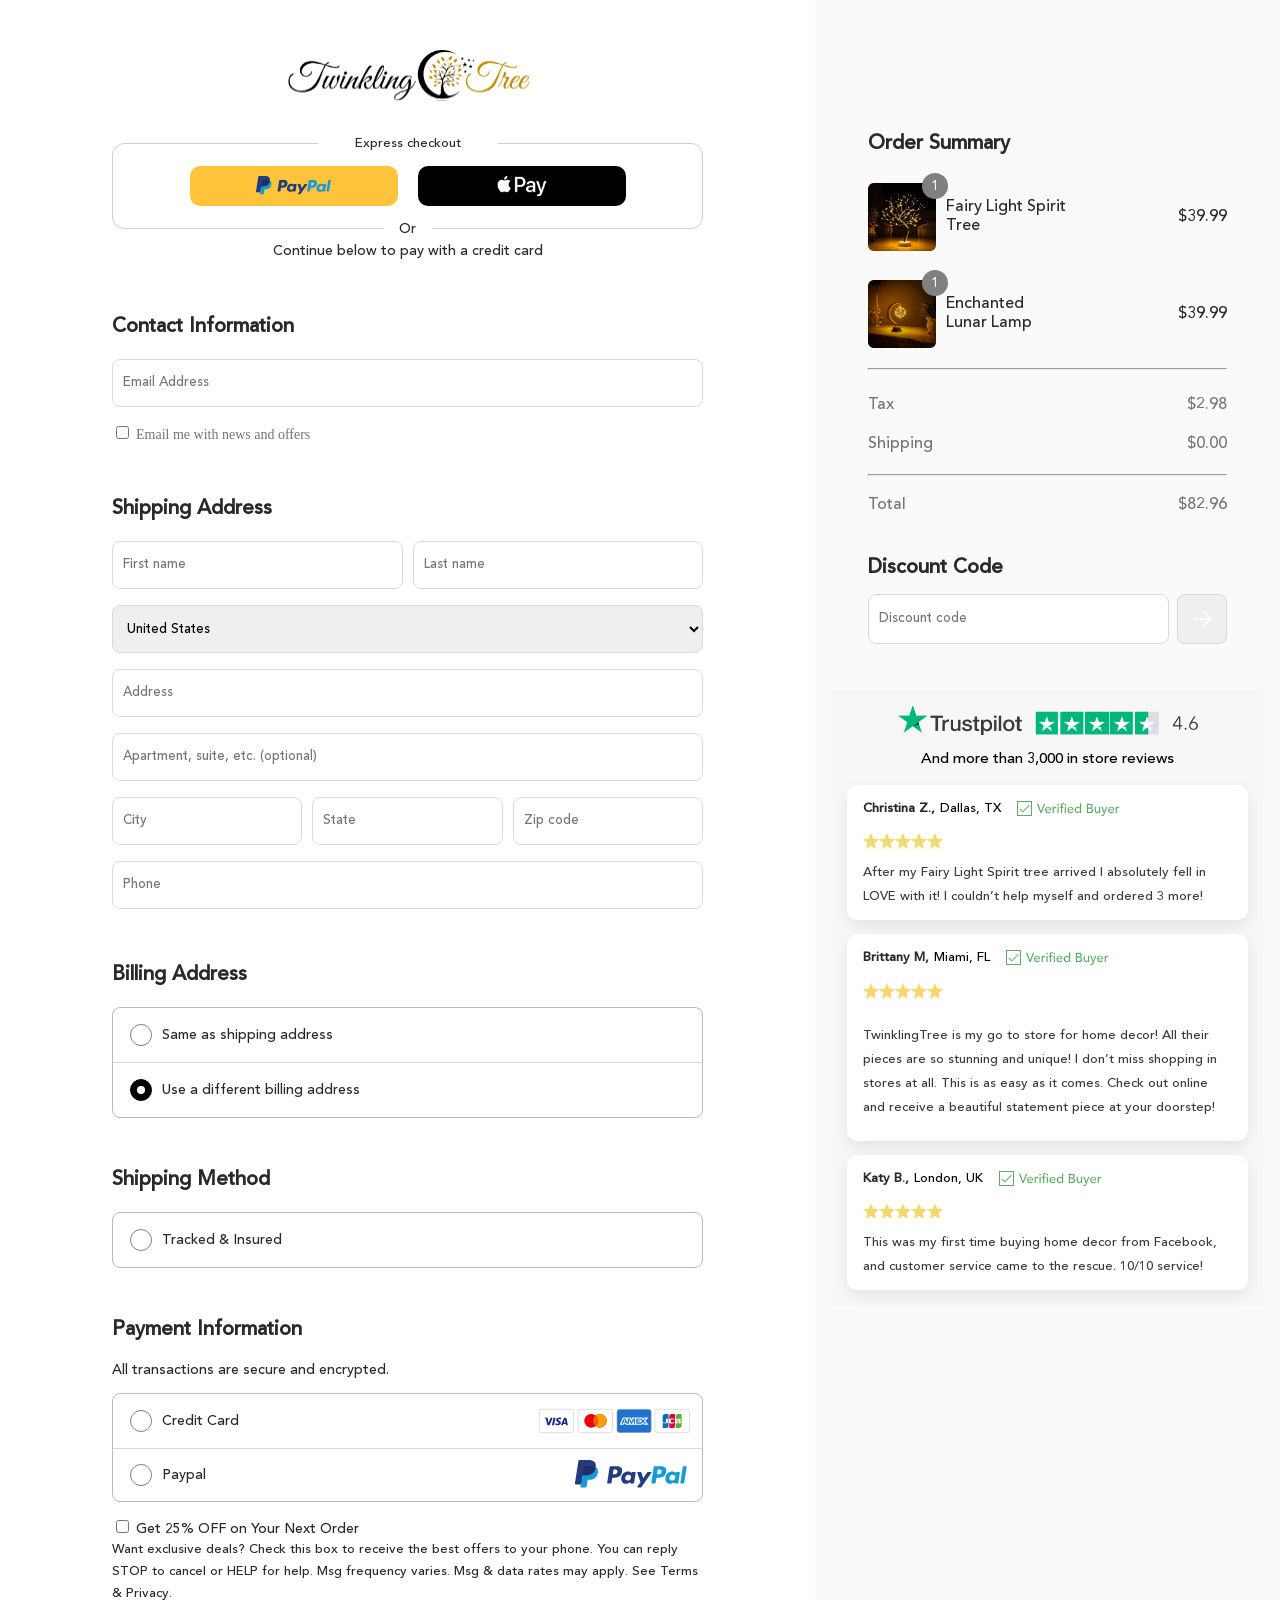
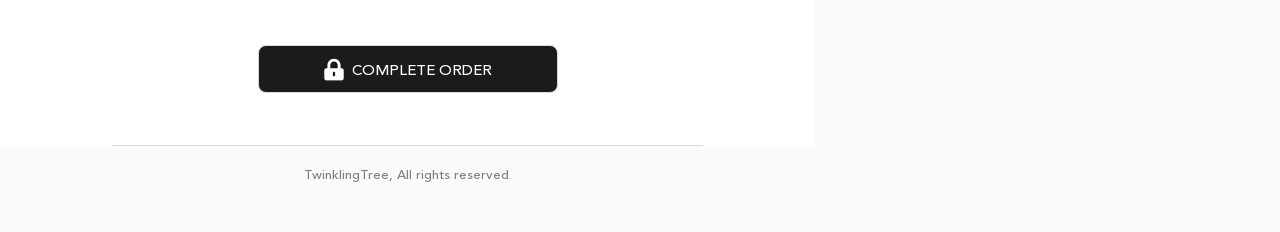
==== commit 3cd0abce: "checkout improvement v5" ====
--- a/index.html
+++ b/index.html
@@ -246,8 +246,8 @@
 
             <div class="side-summary">
                 <div class="order-toggle">
-                    <span>Order Summary</span>
-                    <span class="toggle-icon">▼</span>
+                    <span style="display: flex; align-items: center;"><img src="images/cart.svg"><span style="font-size: 14px; padding-left: 8px; color: #0A609B">Order Summary</span><span class="toggle-icon" style="padding-left: 10px;"><img src="images/arrow.svg"></span></span>
+                    <span style="font-size: 16px; color: #323232;"><span style="padding-right: 13px; color: #9E9E9E; text-decoration: line-through;">$159.98</span>$82.96</span>
                 </div>
 
                 <div class="order-content">
@@ -262,7 +262,7 @@
                                         <span class="item-qty">1</span>
                                     </div>
                                     <div class="item-name"><p>Fairy Light Spirit Tree</p></div>
-                                    <div class="item-price"><p>$39.99</p></div>
+                                    <div class="item-price"><span>$79.99</span>$39.99</div>
                                 </div>
                                 <div class="item-last">
                                     <div class="item-info">
@@ -270,7 +270,7 @@
                                         <span class="item-qty">1</span>
                                     </div>
                                     <div class="item-name"><p>Enchanted Lunar Lamp</p></div>
-                                    <div class="item-price"><p>$39.99</p></div>
+                                    <div class="item-price"><span>$79.99</span>$39.99</div>
                                 </div>
                             </div>
 
@@ -290,7 +290,7 @@
 
                             <div class="total-info">
                                 <p>Total</p>
-                                <p>$82.96</p>
+                                <p class="item-price"><span>$159.98</span>$82.96</p>
                             </div>
                         </div>
                         <hr class="order-hr"/>
--- a/style.css
+++ b/style.css
@@ -490,11 +490,13 @@
 .item-qty {
     position: absolute;
     font-size: 14px;
-    top: -8px;
-    right: -10px;
+    top: -10px;
+    right: -12px;
     color: #fff;
+    height: 16px;
+    width: 16px;
     background-color: #808080;
-    padding: 3px 8px;
+    padding: 5px 1px 5px 9px;
     border-radius: 50%;
 }
 
@@ -502,6 +504,14 @@
     flex: 1;
     padding-left: 10px;
     font-size: 16px;
+}
+
+.item-name p{
+    width: 122px;
+}
+
+.item-price span {
+    display: none;
 }
 
 .tax-info {
@@ -684,7 +694,6 @@
     align-items: center;
     padding: 14px 20px;
     border-bottom: 1px solid #ddd;
-    font-weight: 600;
     cursor: pointer;
     background: #fafafa;
 }
@@ -698,7 +707,12 @@
 }
 
 .toggle-icon {
-    transition: 0.3s;
+    display: inline-flex;
+    align-items: center;
+    justify-content: center;
+    transition: transform 0.25s ease;
+    transform-origin: center;
+    transform-box: fill-box;
 }
 
 .order-content {
@@ -813,6 +827,7 @@
         display: flex;
         align-items: center;
         margin-bottom: 23px;
+        font-size: 16px;
     }
 
     .item-last{
@@ -820,6 +835,13 @@
         align-items: center;
         margin-bottom: 29px;
     }
+
+    .item-price span {
+        display: inline;
+        padding-right: 13px;
+        color: #9E9E9E;
+        text-decoration: line-through;
+    }    
 
     .tax-info {
         display: flex;
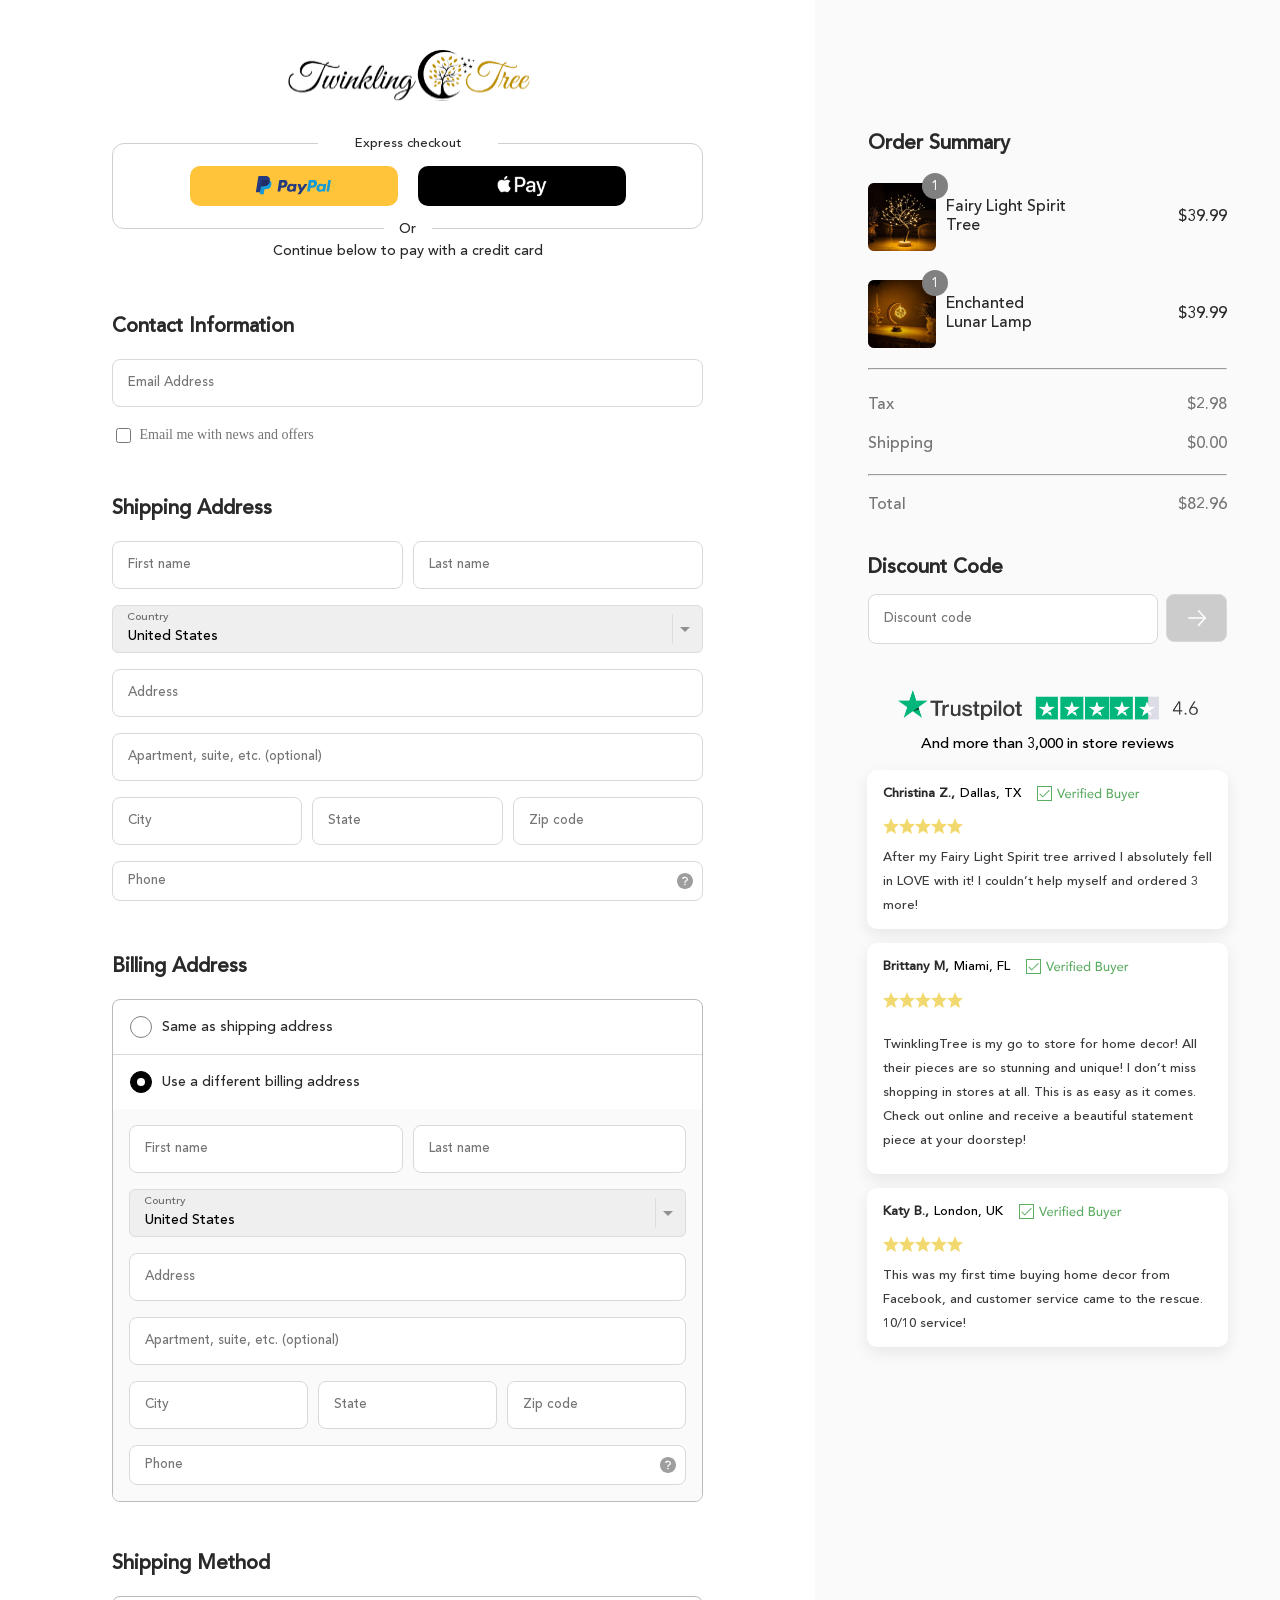
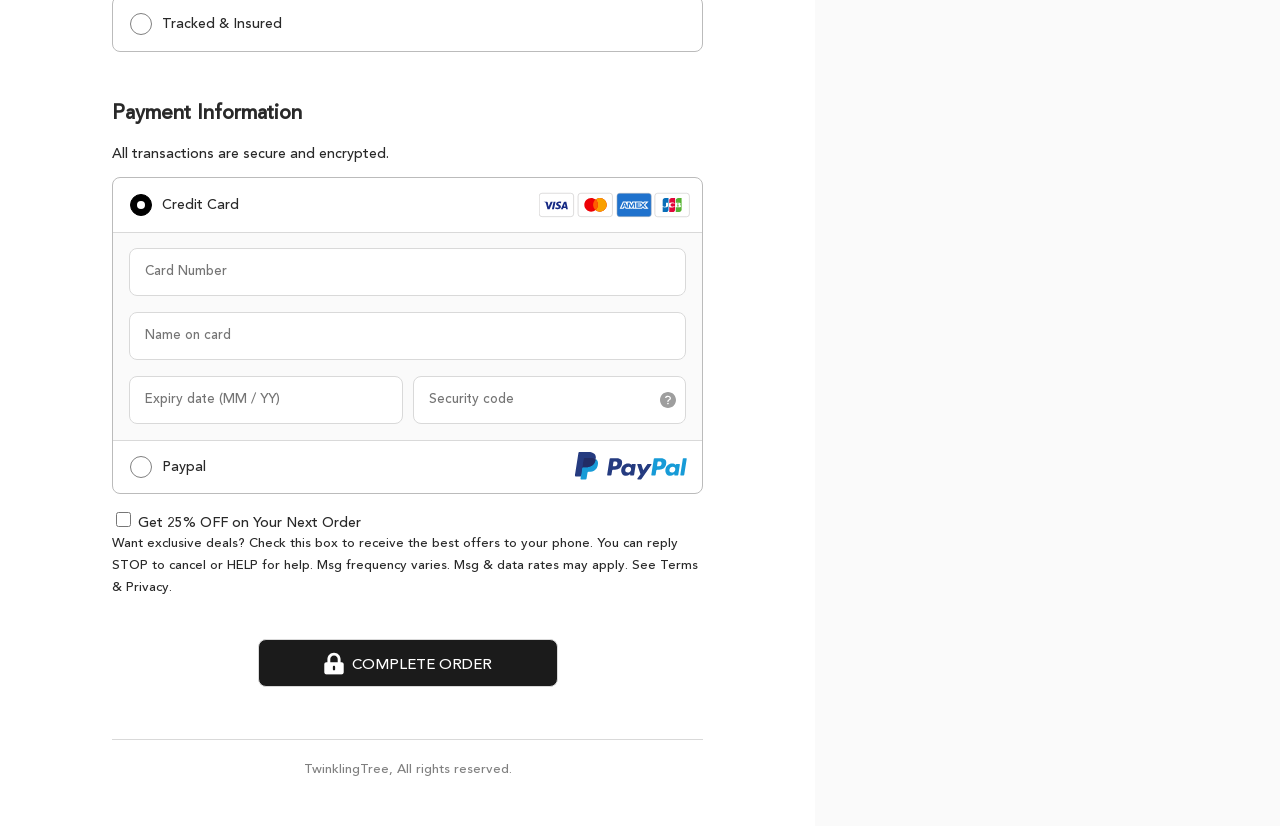
==== commit 964cb9e9: "checkout improvement v6" ====
--- a/index.html
+++ b/index.html
@@ -48,14 +48,13 @@
                         </div>
                     </div>
 
-                    <div class="field">
-                        <select id="country" name="country" class="country-select">
-                            <option value="us">United States</option>
-                            <option value="ca">Canada</option>
-                            <option value="fr">France</option>
+                    <div class="select-field">
+                        <select required>
+                          <option>United States</option>
+                          <option>Philippines</option>
                         </select>
-                        <div class="error-text"></div>
-                    </div>
+                        <label>Country</label>
+                      </div>
 
                     <div class="field">
                         <input type="text" id="address" placeholder="Address" name="address">
@@ -81,8 +80,13 @@
                             <div class="error-text"></div>
                         </div>
                     </div>
-
-                    <input type="text" id="phone" placeholder="Phone" name="phone">
+                    <div class="field-container">
+                        <div>
+                            <input type="text" id="phone" placeholder="Phone" name="phone"> 
+                            <img src="images/question.svg">
+                        </div>
+                        <div class="error-text"></div>
+                    </div>
                 </div>
 
                 <div class="section">
@@ -96,7 +100,7 @@
                         </label>
                             
                         <label class="radio-option">
-                            <input type="radio" name="billing" value="different" checked>
+                            <input type="radio" name="billing" value="different" checked="checked">
                             <span class="custom-radio"></span>
                             <span class="radio-text">Use a different billing address</span>
                         </label>
@@ -113,12 +117,12 @@
                                 </div>
                             </div>
 
-                            <div class="field">
-                                <select id="country" name="country" class="country-select">
-                                    <option value="us">United States</option>
-                                    <option value="ca">Canada</option>
-                                    <option value="fr">France</option>
+                            <div class="select-field">
+                                <select required>
+                                  <option>United States</option>
+                                  <option>Philippines</option>
                                 </select>
+                                <label>Country</label>
                             </div>
 
                             <div class="field">
@@ -145,9 +149,14 @@
                                 </div>
                             </div>
 
-                            <div class="field">
-                                <input type="text" id="phone" placeholder="Phone" name="phone">
-                            </div>
+                                <div class="field-container">
+                                    <div>
+                                        <input type="text" id="phone" placeholder="Phone" name="phone"> 
+                                        <img src="images/question.svg">
+                                    </div>
+                                <div class="error-text"></div>
+                            </div>
+
                         </div>
                     </div>
                 </div>
@@ -173,7 +182,7 @@
                     <div class="payment">
                         <div class="option-payment">
                             <label class="radio-option">
-                                <input type="radio" name="payment" value="credit">
+                                <input type="radio" name="payment" value="credit" checked="checked">
                                 <span class="custom-radio"></span>
                                 <span class="radio-text">Credit Card</span>
                             </label>
@@ -195,8 +204,12 @@
                                     <input type="text" id="creditExp" placeholder="Expiry date (MM / YY)" name="creditExp">
                                     <div class="error-text"></div>
                                 </div>
-                                <div class="field" style="margin-bottom: 0px;">
-                                    <input type="text" id="creditSec" placeholder="Security code" name="creditSec">
+
+                                <div class="field-container" style="margin-bottom: 0px;">
+                                    <div>
+                                        <input type="text" id="creditSec" placeholder="Security code" name="creditSec">
+                                        <img src="images/question.svg">
+                                    </div>
                                     <div class="error-text"></div>
                                 </div>
                             </div>
@@ -261,7 +274,7 @@
                                         <img class="item-img" src="images/item1.png">
                                         <span class="item-qty">1</span>
                                     </div>
-                                    <div class="item-name"><p>Fairy Light Spirit Tree</p></div>
+                                    <div class="item-name"><p style="width: 120px;">Fairy Light Spirit Tree</p></div>
                                     <div class="item-price"><span>$79.99</span>$39.99</div>
                                 </div>
                                 <div class="item-last">
@@ -269,7 +282,7 @@
                                         <img class="item-img" src="images/item2.png">
                                         <span class="item-qty">1</span>
                                     </div>
-                                    <div class="item-name"><p>Enchanted Lunar Lamp</p></div>
+                                    <div class="item-name"><p style="width: 122px;">Enchanted Lunar Lamp</p></div>
                                     <div class="item-price"><span>$79.99</span>$39.99</div>
                                 </div>
                             </div>
@@ -299,7 +312,7 @@
              </div>
 
             <div class="side-discount">
-                <div class="section" style="margin-bottom: 39px;">
+                <div class="section-discount">
                     <div class="discount">
                         <p class="section-title-disc" style="margin-top: 0px;">Discount Code</p>
                         <div class="discount-info">
--- a/style.css
+++ b/style.css
@@ -8,7 +8,7 @@
 }
 
 body {
-    font-family: 'Avenir LT Pro', Helvetica, Arial, sans-serif;
+    font-family: "Avenir LT Pro", Helvetica, Arial, sans-serif;
     margin: 0px;
     color: #292929;
     overflow-x: hidden;
@@ -77,6 +77,7 @@
     display: flex;
     justify-content: center;
     align-items: center;
+    background: #fff;
 }
 
 .footer p{
@@ -212,6 +213,7 @@
 
 .section-payment {
     margin-bottom: 0px;
+    border-bottom: 1px solid #D9D9D9;
 }
 
 .section-title {
@@ -247,8 +249,8 @@
 input,
 select,
 button {
-    font-family: 'Avenir LT Pro';
-    padding: 10px;
+    font-family: "Avenir LT Pro";
+    padding: 10px 15px;
     border: 1px solid #D9D9D9;
     border-radius: 8px;
 }
@@ -261,11 +263,59 @@
     height: 48px;
 }
 
-/* 
-input[type="checkbox"] input[type="radio"] {
-    width: 22px;
-    height: 22px;
-} */
+.select-field {
+    position: relative;
+    width: 100%;
+    margin-bottom: 16px;
+}
+
+.select-field select {
+    width: 100%;
+    padding: 20px 40px 6px 15px;
+    font-size: 14px;
+    border: 1px solid #dcdcdc;
+    border-radius: 6px;
+    appearance: none;
+    background-image: url("data:image/svg+xml;utf8,<svg width='10' height='10' viewBox='0 0 10 10' xmlns='http://www.w3.org/2000/svg'><path d='M0 3H10L5 8Z' fill='%23919191'/></svg>");
+    background-repeat: no-repeat;
+    background-position: right 12px center;
+}
+
+.select-field label {
+    position: absolute;
+    left: 15px;
+    top: 50%;
+    font-size: 14px;
+    color: #6b6b6b;
+    pointer-events: none;
+    transition: all 0.2s ease;
+}
+
+.select-field select:valid + label,
+.select-field select:focus + label {
+    top: 6px;
+    font-size: 11px;
+    color: #6b6b6b;
+}
+
+.select-field::before {
+    content: "";
+    position: absolute;
+    right: 30px;
+    top: 50%;
+    transform: translateY(-50%);
+    height: 60%;
+    width: 1px;
+    background: #dcdcdc;
+}
+
+
+input[type="checkbox"] {
+    width: 15px;
+    height: 15px;
+    accent-color: #1B1B1B;
+    cursor: pointer;
+}
 
 input[type="radio"] {
     accent-color: black;
@@ -275,6 +325,26 @@
     display: flex;
     flex-direction: column;
     margin-bottom: 16px;
+}
+
+.field-container > div {
+    position: relative;
+}
+  
+#phone {
+    width: 100%;
+    padding-right: 35px;
+    height: 40px;
+}
+  
+.field-container img {
+    position: absolute;
+    right: 10px;
+    top: 50%;
+    transform: translateY(-50%);
+    width: 16px;
+    height: 16px;
+    pointer-events: none;
 }
 
 .error-text {
@@ -302,6 +372,7 @@
     font-family: 'Abel';
     font-size: 14px;
     color: #737373;
+    padding-left: 5.5px;
 }
 
 .row {
@@ -406,8 +477,8 @@
 }
 
 .billing-fields {
-    display: none;
-    padding: 16px 16px 0px 16px;
+    display: block;
+    padding: 16px;
     background-color: #FAFAFA;
 }
 
@@ -419,7 +490,7 @@
 }
 
 .credit-fields {
-    display: none;
+    display: block;
     padding: 15px 16px 0px 16px;
     background-color: #FAFAFA;
     border-bottom: 1px solid #D9D9D9;
@@ -439,7 +510,6 @@
     justify-self: center;
     padding: 40px 30px 52px 30px;
     justify-content: center;
-    border-bottom: 1px solid #D9D9D9;
 }
 
 .complete {
@@ -451,14 +521,17 @@
 
 .side-summary {
     grid-area: sidesummary;
+    background-color: #FAFAFA;;
 }
 
 .side-discount {
     grid-area: sidediscount;
+    background-color: #FAFAFA;;
 }
 
 .side-reviews {
     grid-area: sidereviews;
+    background-color: #FAFAFA;;
 }
 
 .order-summary {
@@ -506,10 +579,6 @@
     font-size: 16px;
 }
 
-.item-name p{
-    width: 122px;
-}
-
 .item-price span {
     display: none;
 }
@@ -560,7 +629,9 @@
 }
 
 .btn-disc {
-    width: 50px;
+    width: 61px;
+    height: 48px;
+    background-color: #CCCCCC;
 }
 
 #disc {
@@ -569,9 +640,9 @@
 }
 
 .reviews {
-    background: #F7F7F7;
-    padding: 15px;
-    margin: 0 17px;
+    background: #FAFAFA;
+    padding: 0px 15px 15px 15px;
+    margin: 0 37px;
 }
 
 .discount {
@@ -720,8 +791,9 @@
 }
 
 .subscribe {
-    display: block;
+    display: flex;
     height: 24px;
+    align-items: center;
 }
 
 @media screen and (max-width: 600px) {
@@ -741,6 +813,7 @@
         auto
         auto
         auto;
+        background: #fff;
     }
 
     .main-container {
@@ -751,6 +824,7 @@
 
     .footer {
         grid-area: footer;
+        background: #fff;
         padding: 22px 22px 42px 22px;
     }
 
@@ -788,6 +862,7 @@
 
     .side-discount {
         width: 100%;
+        margin-bottom: 39px;
     }
 
     .order-toggle {
@@ -891,7 +966,7 @@
 
     #disc {
         flex: 1;
-        line-height: 48px;
+        height: 46px;
     }
 
     .discount {
@@ -948,13 +1023,13 @@
     }
 
     .billing-fields {
-        display: none;
+        display: block;
         padding: 16px 16px 9px 16px;
         background-color: #FAFAFA;
     }
 
     .credit-fields {
-        display: none;
+        display: block;
         padding: 18px 16px 18px 16px;
         background-color: #FAFAFA;
         border-bottom: 1px solid #D9D9D9;
@@ -1001,21 +1076,30 @@
         margin-bottom: 37px;
     }
 
+    .section-discount {
+        margin-bottom: 0px;
+    }
+
     .section-shipping {
         margin-bottom: 44px;
     }
 
     .section-payment {
         margin-bottom: 0px;
+        border-bottom: 0px;
     }
 
     .section-title {
         font-size: 17px;
-        font-weight: 600;
         color: #292929;
         margin-top: 15px;
         height: 18px;
-        margin-bottom: 26px;
+        margin-bottom: 25px;
+        margin-left: 1px;
+        letter-spacing: 0%;
+        font-weight: 800;
+        line-height: 28px;
+        letter-spacing: 0;
     }
     
     .section-title-order {
@@ -1027,11 +1111,11 @@
     }
 
     .section-title-disc {
-        font-size: 20px;
-        font-weight: 600;
+        font-size: 17px;
+        font-weight: 800;
         color: #292929;
         height: 18px;
-        margin-block: 18px;
+        margin-bottom: 25px;
     }
 
     .section-title-trust {
@@ -1041,7 +1125,7 @@
     input,
     select,
     button {
-        font-family: 'Avenir LT Pro';
+        font-family: "Avenir LT Pro";
         padding: 10px;
         border: 1px solid #D9D9D9;
         border-radius: 8px;
